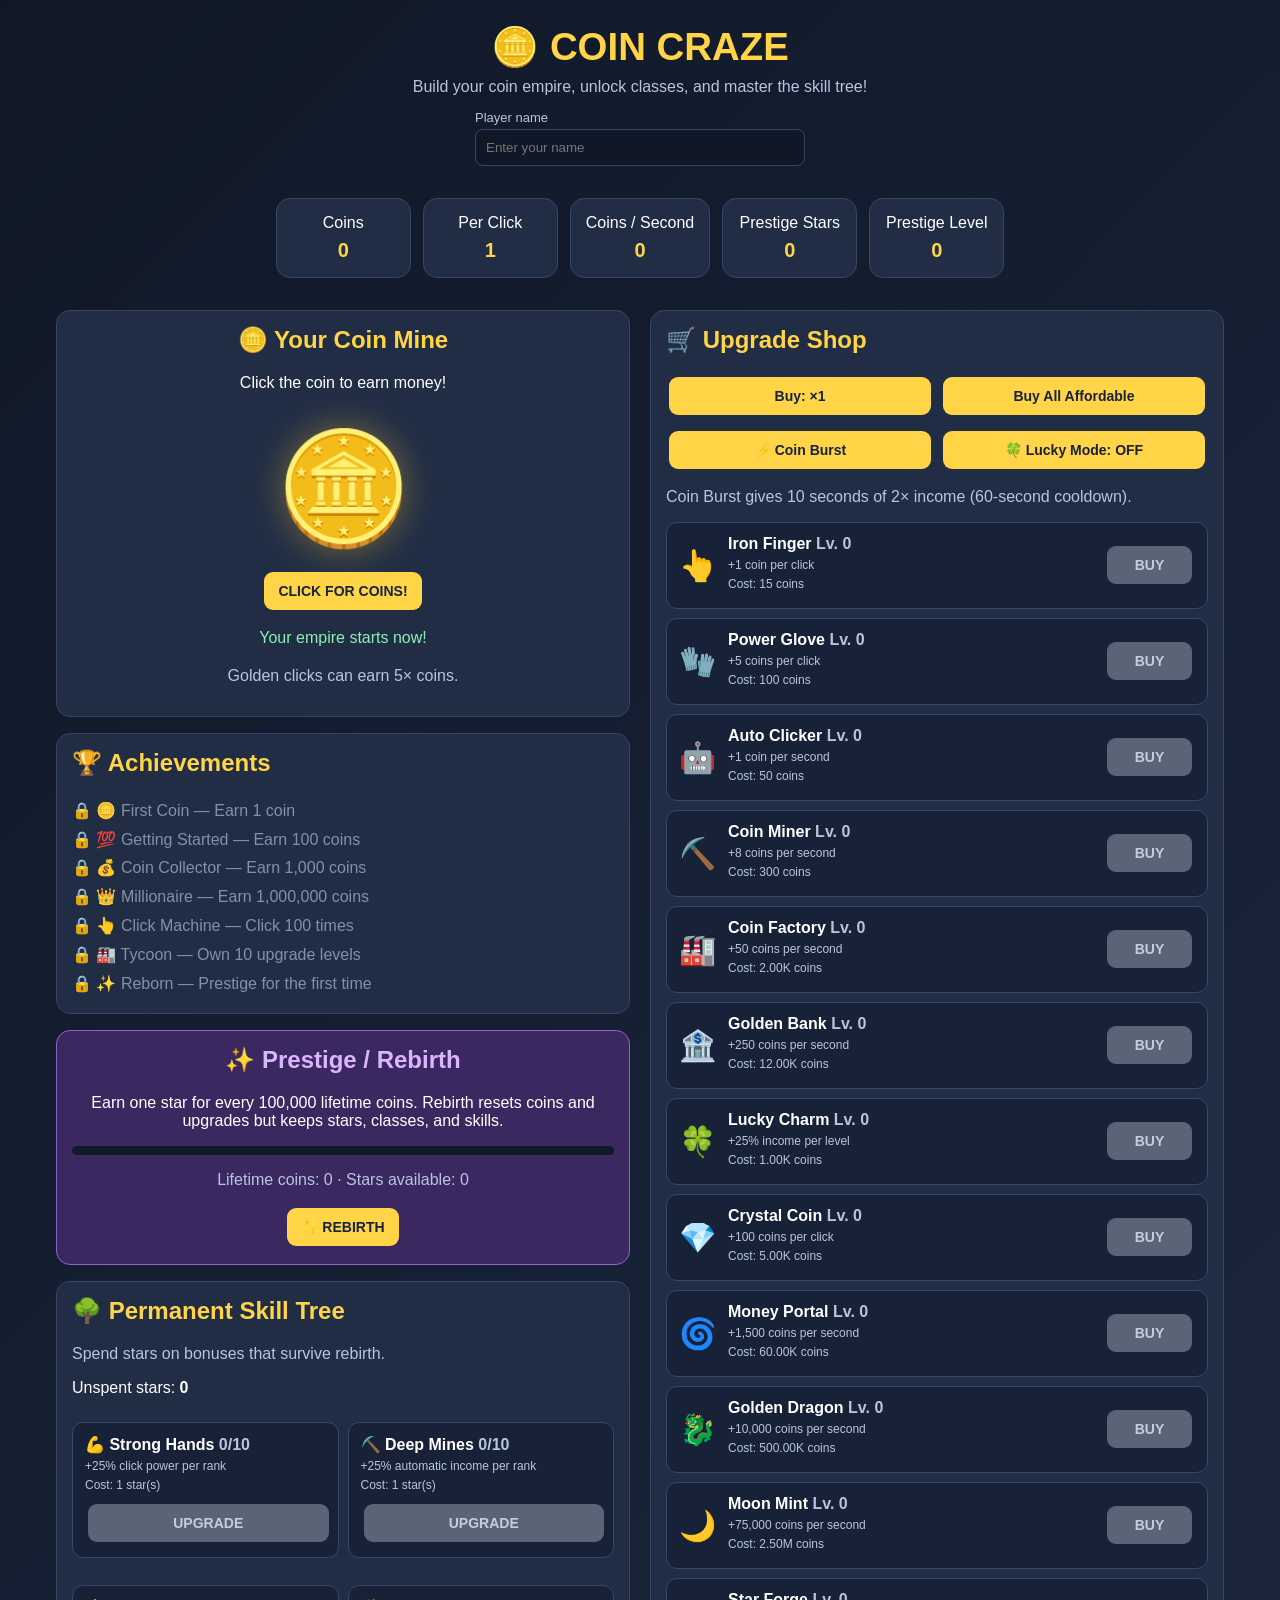
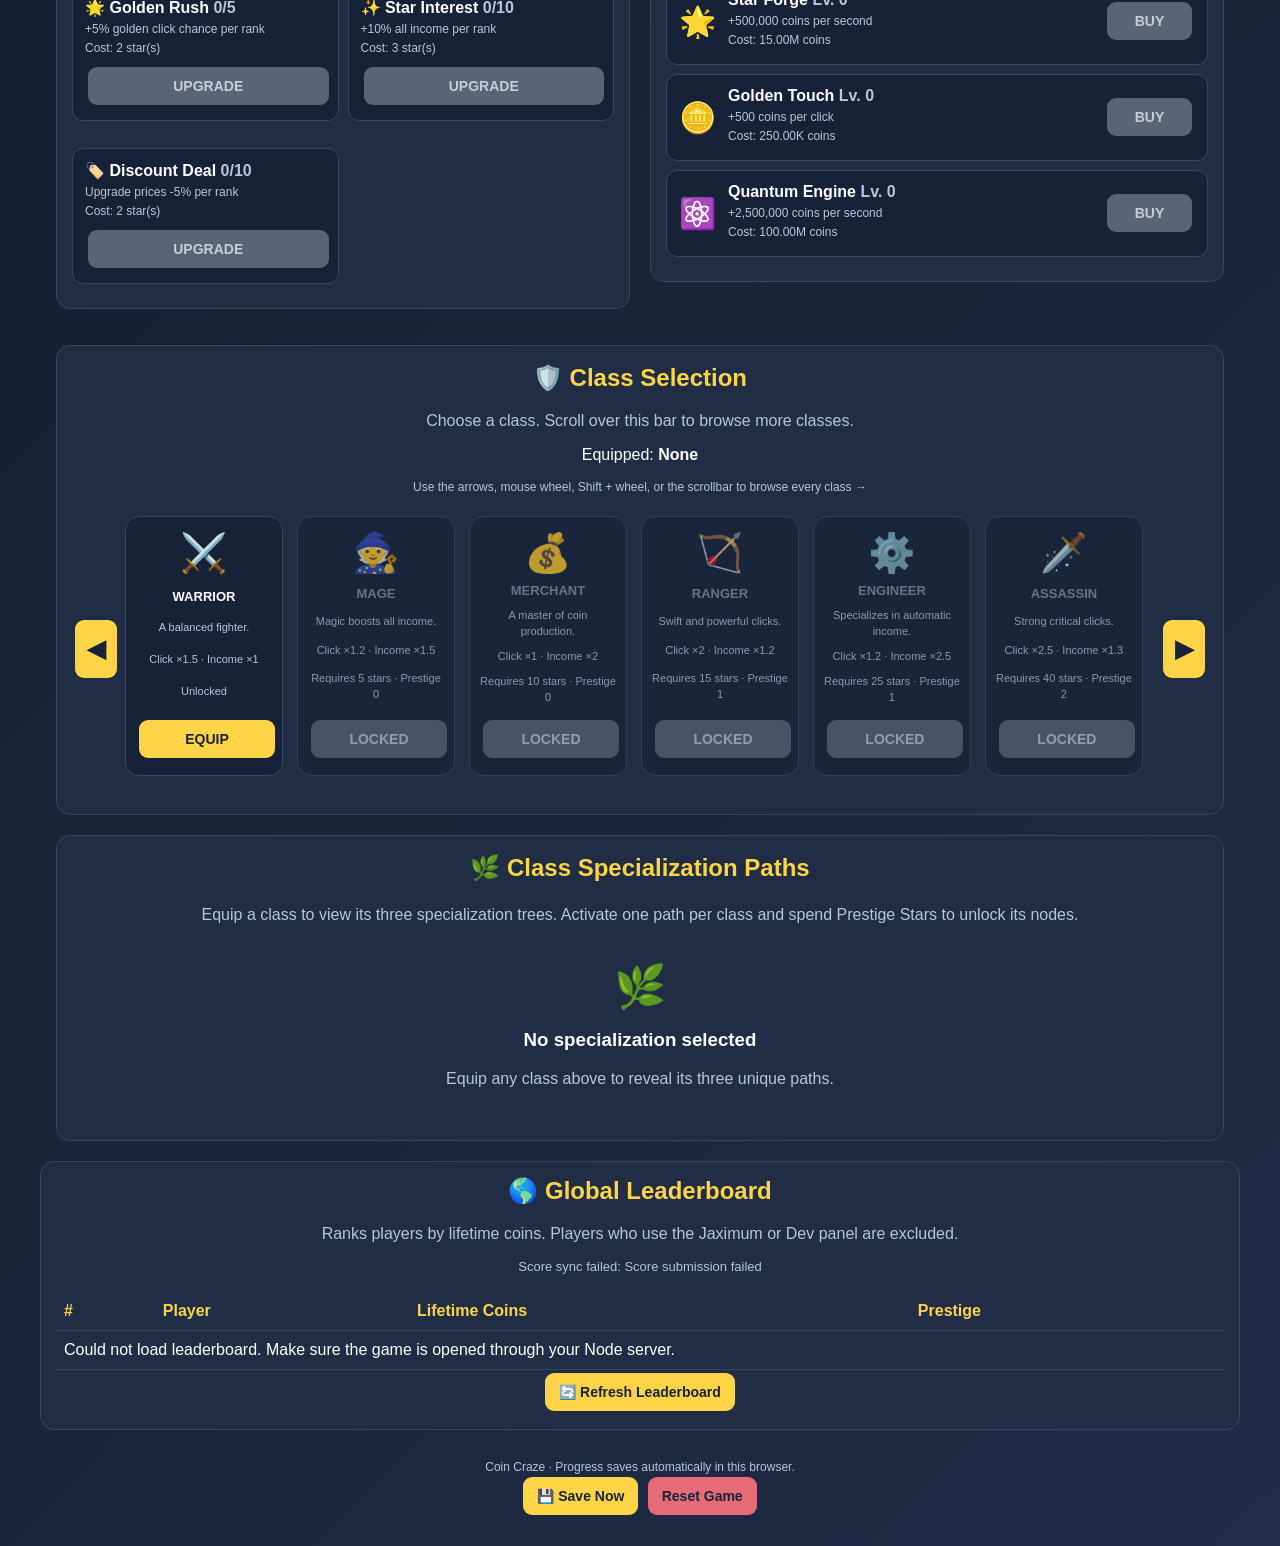
==== index.html @ 72d74d21 "Add files via upload" ====
<!DOCTYPE html>
<html lang="en">
<head>
<meta charset="UTF-8">
<meta name="viewport" content="width=device-width, initial-scale=1.0">
<title>Coin Craze</title>
<style>
*{box-sizing:border-box}
:root{--bg:#101827;--panel:#202d45;--card:#172238;--border:#354666;--accent:#ffd447;--text:#fff;--muted:#b7c5df}
body{margin:0;font-family:Arial,sans-serif;background:linear-gradient(135deg,var(--bg),#202c48);color:var(--text);text-align:center;min-height:100vh}
header{padding:24px 12px 10px}
h1{color:var(--accent);margin:0 0 8px;font-size:2.4rem}
.subtitle,.small{color:var(--muted)}
.stats{display:flex;justify-content:center;flex-wrap:wrap;gap:12px;padding:12px}
.stat,.panel{background:var(--panel);border:1px solid var(--border);border-radius:14px;padding:15px}
.stat{min-width:135px}
.stat strong{display:block;color:var(--accent);font-size:1.25rem;margin-top:7px;overflow-wrap:anywhere}
main{display:grid;grid-template-columns:minmax(260px,1fr) minmax(280px,1fr);gap:20px;max-width:1200px;margin:20px auto;padding:0 16px;text-align:left}
.panel{margin-bottom:16px}
.panel h2{margin-top:0;color:var(--accent)}
.center{text-align:center}
#coin{font-size:110px;cursor:pointer;user-select:none;display:inline-block;margin:16px 0;filter:drop-shadow(0 0 18px #ffc92866)}
#coin:active{transform:scale(.88) rotate(-10deg)}
button{background:var(--accent);color:#192238;border:0;border-radius:9px;padding:11px 14px;font-size:14px;font-weight:bold;cursor:pointer;transition:.15s;margin:3px}
button:hover{filter:brightness(1.1);transform:translateY(-1px)}
button:disabled{background:#596477;color:#c6ccda;cursor:not-allowed;transform:none}
input,select{width:100%;padding:10px;border-radius:8px;border:1px solid var(--border);background:#101827;color:var(--text);margin:4px 0 10px}
label{display:block;text-align:left;font-size:13px;color:var(--muted);margin-top:7px}
.upgrade,.class-card,.tree-node{background:var(--card);border:1px solid var(--border);border-radius:11px;padding:12px;margin:9px 0}
.upgrade{display:flex;gap:12px;align-items:center}
.emoji{font-size:30px}
.info{flex:1;min-width:0}
.info h3,.class-card h3,.tree-node h3{margin:0 0 5px;font-size:16px}
.info p,.class-card p,.tree-node p{font-size:12px;color:var(--muted);margin:5px 0}
.upgrade button{min-width:85px}
.button-row{display:flex;flex-wrap:wrap;justify-content:center;gap:6px;margin:10px 0}
.button-row button{flex:1 1 125px}
.grid{display:grid;grid-template-columns:repeat(auto-fit,minmax(180px,1fr));gap:9px}
.class-card{margin:0;text-align:center}
.class-card.selected{border:2px solid #8ef0b0;background:#17352f}
.class-card.locked{opacity:.7}
.class-icon{font-size:35px}
.class-card button,.tree-node button{width:100%;margin-top:7px}
.tree-node.owned{border-color:#8ef0b0;background:#17352f}
.rebirth{background:#3c2861;border-color:#8f63c7}
.rebirth h2{color:#d9b6ff}
#message{min-height:22px;color:#8ef0b0}
#achievements{line-height:1.8}
.locked{color:#8490a8}
.unlocked{color:#8ef0b0}
.progress-track{height:9px;background:#111a2b;border-radius:8px;overflow:hidden;margin:10px 0}
.progress-fill{height:100%;background:linear-gradient(90deg,#ffd447,#d9b6ff)}
.hidden{display:none!important}
#jaximumPanel{border:3px solid #1685ff;background:#eaf5ff;color:#102b50}
#jaximumPanel h2,#jaximumPanel h3{color:#1269cc}
#jaximumPanel p,#jaximumPanel label{color:#244b78}
#jaximumPanel input,#jaximumPanel select{background:#fff;color:#102b50;border-color:#80bdff}
#jaximumPanel .admin-section{background:#fff;border:1px solid #9bcfff;border-radius:10px;padding:12px;margin:10px 0}
.admin-grid{display:grid;grid-template-columns:repeat(auto-fit,minmax(150px,1fr));gap:8px}
body.jaximum-theme{background:linear-gradient(135deg,#d9edff,#fff,#a9d5ff);color:#102b50;--bg:#d9edff;--panel:#fff;--card:#edf6ff;--border:#5ba7ff;--accent:#1677e8;--text:#102b50;--muted:#31577f}
body.jaximum-theme .subtitle,body.jaximum-theme .small{color:#31577f}
body.jaximum-theme .stat strong,body.jaximum-theme .panel h2{color:#1677e8}
body.jaximum-theme button{background:#1677e8;color:white}
body.jaximum-theme .rebirth{background:#e7f2ff;border-color:#5ba7ff}
body.jaximum-theme .class-card.selected,body.jaximum-theme .tree-node.owned{background:#d6ebff;border-color:#1677e8}
footer{padding:10px 12px 28px;color:var(--muted);font-size:12px}
#alchemyPage{max-width:1150px;margin:22px auto;padding:20px;text-align:left;background:linear-gradient(145deg,#172c2c,#202d45);border:2px solid #69d9b2}
#alchemyPage h2{color:#8ef0c4}
#alchemyPage .alchemy-intro{text-align:center;color:var(--muted)}
#alchemyPage .potion-grid{display:grid;grid-template-columns:repeat(auto-fit,minmax(220px,1fr));gap:14px;margin-top:18px}
#alchemyPage .potion-card{background:#102323;border:1px solid #397f70;border-radius:14px;padding:16px;text-align:center;display:flex;flex-direction:column;align-items:stretch;gap:7px}
#alchemyPage .potion-icon{font-size:46px}
#alchemyPage .potion-card h3{margin:0;color:#8ef0c4}
#alchemyPage .potion-card p{color:#c5e5dc;font-size:13px;line-height:1.45;margin:4px 0}
#alchemyPage .potion-card button{margin-top:auto;background:#8ef0c4;color:#12312a}
#alchemyPage .potion-card button:disabled{background:#526c65;color:#d2e2dc}
#alchemyPage .potion-owned{border-color:#8ef0c4;box-shadow:0 0 14px #8ef0c422}
#alchemyPage .potion-owned .owned-label{color:#8ef0c4;font-weight:bold}
#openAlchemyButton{background:linear-gradient(135deg,#1d805e,#39c99a);color:#071f19;font-size:16px;padding:14px 20px}
#alchemyEffects{background:#102323;border:1px solid #397f70;border-radius:10px;padding:12px;line-height:1.8}
@media(max-width:700px){#alchemyPage{margin:12px;padding:12px}#alchemyPage .potion-grid{grid-template-columns:1fr}}
#classPanel{width:calc(100% - 32px);max-width:1168px;margin:20px auto;padding:18px}
#classPanel h2,#classPanel>p{text-align:center}
#classScroller{display:flex;align-items:center;gap:8px}
#classScroller .class-nav{flex:0 0 42px;height:58px;font-size:24px;padding:6px;margin:0}
#classes{display:flex;flex:1 1 auto;min-width:0;flex-wrap:nowrap;gap:14px;overflow-x:auto;overflow-y:hidden;padding:14px 6px 20px;scroll-snap-type:x mandatory;scrollbar-width:auto;scrollbar-color:var(--accent) var(--card);scroll-behavior:smooth}
#classScrollHint{text-align:center;font-size:12px;color:var(--muted);margin:0 0 8px}
#classes::-webkit-scrollbar{height:12px}
#classes::-webkit-scrollbar-track{background:var(--card);border-radius:10px}
#classes::-webkit-scrollbar-thumb{background:var(--accent);border-radius:10px}
#classes .class-card{flex:0 0 calc((100% - 70px)/6);min-width:145px;min-height:205px;display:flex;flex-direction:column;justify-content:space-between;margin:0;padding:14px 10px;border-radius:14px;scroll-snap-align:start}
#classes .class-card:hover{transform:translateY(-5px);border-color:var(--accent)}
#classes .class-icon{font-size:38px;margin-bottom:8px}
#classes .class-card h3{font-size:13px;overflow-wrap:anywhere}
#classes .class-card p{font-size:11px;line-height:1.4}
#classes .class-card button{width:100%;margin-top:10px}
#classes .class-card.selected{border:2px solid #8ef0b0;box-shadow:0 0 14px #8ef0b033}
body.jaximum-theme #classes{scrollbar-color:#1677e8 #edf6ff}
@media(min-width:701px) and (max-width:950px){
 #classes .class-card{flex-basis:calc((100% - 42px)/4);min-width:135px}
}
@media(max-width:700px){
 main{grid-template-columns:1fr}
 h1{font-size:2rem}
 #coin{font-size:90px}
 .upgrade{flex-wrap:wrap}
 .upgrade button{flex:1}
 #classPanel{width:calc(100% - 20px);padding:12px}
 #classScroller{gap:4px}
 #classScroller .class-nav{flex-basis:32px;width:32px;font-size:18px}
 #classes .class-card{flex-basis:calc((100% - 14px)/2);min-width:145px;min-height:185px}
}
#specialPathsPanel{width:calc(100% - 32px);max-width:1168px;margin:20px auto;padding:18px}
#specialPathsPanel h2,#specialPathsPanel>.small{text-align:center}
.special-path-grid{display:grid;grid-template-columns:repeat(auto-fit,minmax(260px,1fr));gap:14px;margin-top:16px}
.special-path{background:linear-gradient(160deg,#1c2941,#111b2d);border:1px solid #405779;border-radius:14px;padding:14px;min-width:0}
.special-path.active{border:2px solid #8ef0b0;box-shadow:0 0 16px #8ef0b022}
.special-path h3{margin:0 0 5px;color:var(--accent)}
.special-path .path-desc{font-size:12px;color:var(--muted);min-height:30px}
.path-tree{display:flex;flex-direction:column;align-items:stretch;gap:0;margin:12px 0}
.path-node{position:relative;background:#101827;border:1px solid #354666;border-radius:10px;padding:10px;text-align:left}
.path-node:not(:last-child){margin-bottom:18px}
.path-node:not(:last-child):after{content:"▼";position:absolute;left:calc(50% - 7px);bottom:-19px;color:#7c8ba8;font-size:13px}
.path-node.owned{background:#17352f;border-color:#8ef0b0}
.path-node h4{margin:0 0 4px;font-size:13px}
.path-node p{margin:0;color:var(--muted);font-size:11px;line-height:1.4}
.path-node .node-status{display:block;margin-top:5px;color:#8ef0b0;font-size:11px;font-weight:bold}
.path-node button{width:100%;margin:8px 0 0;padding:8px;font-size:12px}
.special-path .path-actions{display:flex;gap:6px}
.special-path .path-actions button{flex:1}
#specialPathHint{line-height:1.6}
body.jaximum-theme .special-path{background:linear-gradient(160deg,#edf6ff,#dceeff)}
body.jaximum-theme .path-node{background:#fff}
body.jaximum-theme .path-node.owned{background:#d6ebff}
@media(max-width:700px){#specialPathsPanel{width:calc(100% - 20px);padding:12px}.special-path-grid{grid-template-columns:1fr}}
#globalLeaderboard{max-width:1200px;margin:20px auto}
#leaderboardStatus{font-size:13px;color:var(--muted);min-height:20px}
#leaderboardTable{width:100%;border-collapse:collapse;text-align:left}
#leaderboardTable th,#leaderboardTable td{padding:10px 8px;border-bottom:1px solid var(--border);overflow-wrap:anywhere}
#leaderboardTable th{color:var(--accent)}
#leaderboardTable tr.me{background:#ffffff12}
.leaderboard-wrap{overflow-x:auto}
</style>
</head>
<body>
<header>
<h1>🪙 COIN CRAZE</h1>
<div class="subtitle">Build your coin empire, unlock classes, and master the skill tree!</div>
<div style="max-width:330px;margin:14px auto 0">
<label for="playerName">Player name</label>
<input id="playerName" placeholder="Enter your name" maxlength="24">
</div>
</header>

<div class="stats">
<div class="stat">Coins<strong id="coins">0</strong></div>
<div class="stat">Per Click<strong id="power">1</strong></div>
<div class="stat">Coins / Second<strong id="cps">0</strong></div>
<div class="stat">Prestige Stars<strong id="stars">0</strong></div>
<div class="stat">Prestige Level<strong id="prestige">0</strong></div>
</div>

<main id="mainGame">
<section>
<div class="panel center">
<h2>🪙 Your Coin Mine</h2>
<p>Click the coin to earn money!</p>
<div id="coin" role="button" tabindex="0">🪙</div>
<div><button id="clickButton">CLICK FOR COINS!</button></div>
<p id="message">Your empire starts now!</p>
<p class="small">Golden clicks can earn 5× coins.</p>
</div>
<div class="panel"><h2>🏆 Achievements</h2><div id="achievements"></div></div>
<div class="panel rebirth center">
<h2>✨ Prestige / Rebirth</h2>
<p>Earn one star for every 100,000 lifetime coins. Rebirth resets coins and upgrades but keeps stars, classes, and skills.</p>
<div class="progress-track"><div id="rebirthProgress" class="progress-fill"></div></div>
<p id="rebirthInfo" class="small"></p>
<button id="rebirthButton">✨ REBIRTH</button>
</div>
<div class="panel">
<h2>🌳 Permanent Skill Tree</h2>
<p class="small">Spend stars on bonuses that survive rebirth.</p>
<p>Unspent stars: <strong id="treeStars">0</strong></p>
<div id="skillTree" class="grid"></div>
</div>
</section>

<section>
<div class="panel">
<h2>🛒 Upgrade Shop</h2>
<div class="button-row">
<button id="buyModeButton">Buy: ×1</button>
<button id="buyAllButton">Buy All Affordable</button>
</div>
<div class="button-row">
<button id="burstButton">⚡ Coin Burst</button>
<button id="luckyButton">🍀 Lucky Mode: OFF</button>
</div>
<p id="boostInfo" class="small"></p>
<div id="upgrades"></div>
</div>
</section>
</main>

<div id="alchemyPortal" class="panel center hidden" style="max-width:1200px;margin:20px auto">
<h2>⚗️ Alchemist's Portal</h2>
<p>Your Alchemist class unlocks a special potion laboratory. Brew potions for permanent upgrades!</p>
<button id="openAlchemyButton">⚗️ ENTER POTION LAB</button>
</div>

<section id="alchemyPage" class="panel hidden" aria-label="Alchemist potion laboratory">
<div class="center">
<h2>⚗️ THE ALCHEMY LABORATORY</h2>
<p class="alchemy-intro">Welcome, Alchemist! Spend coins to brew powerful potions. Each recipe can be crafted once, and its bonus is permanent—even after rebirth.</p>
<p>Available coins: <strong id="alchemyCoins">0</strong></p>
</div>
<div id="alchemyEffects"><strong>🧪 Permanent potion effects</strong><div id="alchemyEffectList">No potions brewed yet.</div></div>
<div id="potionGrid" class="potion-grid"></div>
<div class="center" style="margin-top:20px"><button id="leaveAlchemyButton">← RETURN TO COIN CRAZE</button></div>
</section>

<section class="panel" id="classPanel">
<h2>🛡️ Class Selection</h2>
<p class="small">Choose a class. Scroll over this bar to browse more classes.</p>
<p>Equipped: <strong id="equippedClass">None</strong></p>
<div id="classScrollHint">Use the arrows, mouse wheel, Shift + wheel, or the scrollbar to browse every class →</div>
<div id="classScroller">
<button class="class-nav" id="classPrev" aria-label="Scroll classes left">◀</button>
<div id="classes"></div>
<button class="class-nav" id="classNext" aria-label="Scroll classes right">▶</button>
</div>
</section>

<section class="panel" id="specialPathsPanel">
<h2>🌿 Class Specialization Paths</h2>
<p class="small" id="specialPathHint">Equip a class to view its three specialization trees. Activate one path per class and spend Prestige Stars to unlock its nodes.</p>
<div id="specialPathsContent"></div>
</section>

<section id="globalLeaderboard" class="panel">
<h2>🌎 Global Leaderboard</h2>
<p class="small">Ranks players by lifetime coins. Players who use the Jaximum or Dev panel are excluded.</p>
<p id="leaderboardStatus">Connecting to leaderboard server...</p>
<div class="leaderboard-wrap">
<table id="leaderboardTable">
<thead><tr><th>#</th><th>Player</th><th>Lifetime Coins</th><th>Prestige</th></tr></thead>
<tbody id="leaderboardRows"><tr><td colspan="4">Loading leaderboard...</td></tr></tbody>
</table>
</div>
<button id="refreshLeaderboardButton" type="button">🔄 Refresh Leaderboard</button>
</section>

<section id="jaximumPanel" class="panel hidden" style="max-width:1200px;margin:20px auto">
<h2>🎮 JAXIMUM CONTROL CENTER</h2>
<p>Secret controls are available while your player name is <b>jaximum</b>.</p>
<div class="admin-section">
<h3>💰 Set Player Stats</h3>
<div class="admin-grid">
<div><label for="adminCoins">Current coins</label><input id="adminCoins" type="number" min="0"></div>
<div><label for="adminLifetime">Lifetime coins</label><input id="adminLifetime" type="number" min="0"></div>
<div><label for="adminClicks">Total clicks</label><input id="adminClicks" type="number" min="0"></div>
<div><label for="adminStars">Unspent stars</label><input id="adminStars" type="number" min="0"></div>
<div><label for="adminTotalStars">Total stars earned</label><input id="adminTotalStars" type="number" min="0"></div>
<div><label for="adminPrestige">Prestige level</label><input id="adminPrestige" type="number" min="0"></div>
</div>
<button id="applyStatsButton">Apply Player Stats</button>
<button id="maxStatsButton">Set Stats to Huge Values</button>
</div>
<div class="admin-section">
<h3>🛠️ Edit Any Upgrade</h3>
<label for="adminUpgrade">Choose upgrade</label><select id="adminUpgrade"></select>
<div class="admin-grid">
<div><label for="adminLevel">Upgrade level</label><input id="adminLevel" type="number" min="0"></div>
<div><label for="adminAmount">Amount per level</label><input id="adminAmount" type="number" min="0"></div>
<div><label for="adminBase">Base price</label><input id="adminBase" type="number" min="0"></div>
</div>
<button id="applyUpgradeButton">Apply Upgrade Settings</button>
<button id="maxUpgradeButton">Max Selected Upgrade</button>
<button id="maxAllUpgradesButton">Max All Upgrades</button>
</div>
<div class="admin-section">
<h3>🌟 Class and Skill Controls</h3>
<div class="admin-grid">
<div><label for="adminClass">Choose class</label><select id="adminClass"></select></div>
<div><label for="adminSkill">Choose skill</label><select id="adminSkill"></select></div>
<div><label for="adminSkillRank">Skill rank</label><input id="adminSkillRank" type="number" min="0"></div>
</div>
<button id="unlockClassesButton">Unlock All Classes</button>
<button id="equipAdminClassButton">Equip Selected Class</button>
<button id="applySkillButton">Set Skill Rank</button>
</div>
<div class="admin-section">
<h3>⚡ Quick Actions</h3>
<button id="adminAddCoins">Add 1 Billion Coins</button>
<button id="adminAddStars">Add 1,000 Stars</button>
<button id="adminSave">Save Now</button>
</div>
<p id="adminStatus"></p>
</section>

<footer>
Coin Craze · Progress saves automatically in this browser.<br>
<button id="saveButton">💾 Save Now</button>
<button id="resetButton" style="background:#e66b76">Reset Game</button>
</footer>

<script>
"use strict";
const $=id=>document.getElementById(id);

const upgradeData=[
{id:"finger",name:"Iron Finger",emoji:"👆",desc:"+1 coin per click",base:15,type:"click",amount:1},
{id:"glove",name:"Power Glove",emoji:"🧤",desc:"+5 coins per click",base:100,type:"click",amount:5},
{id:"robot",name:"Auto Clicker",emoji:"🤖",desc:"+1 coin per second",base:50,type:"auto",amount:1},
{id:"miner",name:"Coin Miner",emoji:"⛏️",desc:"+8 coins per second",base:300,type:"auto",amount:8},
{id:"factory",name:"Coin Factory",emoji:"🏭",desc:"+50 coins per second",base:2000,type:"auto",amount:50},
{id:"bank",name:"Golden Bank",emoji:"🏦",desc:"+250 coins per second",base:12000,type:"auto",amount:250},
{id:"multiplier",name:"Lucky Charm",emoji:"🍀",desc:"+25% income per level",base:1000,type:"mult",amount:.25},
{id:"crystal",name:"Crystal Coin",emoji:"💎",desc:"+100 coins per click",base:5000,type:"click",amount:100},
{id:"portal",name:"Money Portal",emoji:"🌀",desc:"+1,500 coins per second",base:60000,type:"auto",amount:1500},
{id:"dragon",name:"Golden Dragon",emoji:"🐉",desc:"+10,000 coins per second",base:500000,type:"auto",amount:10000},
{id:"moon",name:"Moon Mint",emoji:"🌙",desc:"+75,000 coins per second",base:2500000,type:"auto",amount:75000},
{id:"starforge",name:"Star Forge",emoji:"🌟",desc:"+500,000 coins per second",base:15000000,type:"auto",amount:500000},
{id:"goldenTouch",name:"Golden Touch",emoji:"🪙",desc:"+500 coins per click",base:250000,type:"click",amount:500},
{id:"quantum",name:"Quantum Engine",emoji:"⚛️",desc:"+2,500,000 coins per second",base:100000000,type:"auto",amount:2500000}
];

const classData=[
{id:"warrior",name:"WARRIOR",icon:"⚔️",stars:0,prestige:0,desc:"A balanced fighter.",click:1.5,income:1},
{id:"mage",name:"MAGE",icon:"🧙",stars:5,prestige:0,desc:"Magic boosts all income.",click:1.2,income:1.5},
{id:"merchant",name:"MERCHANT",icon:"💰",stars:10,prestige:0,desc:"A master of coin production.",click:1,income:2},
{id:"ranger",name:"RANGER",icon:"🏹",stars:15,prestige:1,desc:"Swift and powerful clicks.",click:2,income:1.2},
{id:"engineer",name:"ENGINEER",icon:"⚙️",stars:25,prestige:1,desc:"Specializes in automatic income.",click:1.2,income:2.5},
{id:"assassin",name:"ASSASSIN",icon:"🗡️",stars:40,prestige:2,desc:"Strong critical clicks.",click:2.5,income:1.3},
{id:"necromancer",name:"NECROMANCER",icon:"💀",stars:60,prestige:3,desc:"Dark magic boosts production.",click:2,income:2},
{id:"paladin",name:"PALADIN",icon:"🛡️",stars:100,prestige:4,desc:"A powerful all-round class.",click:2.5,income:2.5},
{id:"chronomancer",name:"CHRONOMANCER",icon:"⌛",stars:150,prestige:5,desc:"Bends time to improve income.",click:3,income:3},
{id:"dragonknight",name:"DRAGON KNIGHT",icon:"🐉",stars:250,prestige:6,desc:"Draconic production bonuses.",click:4,income:3},
{id:"alchemist",name:"ALCHEMIST",icon:"⚗️",stars:400,prestige:7,desc:"Transforms clicks into wealth.",click:3.5,income:4},
{id:"celestial",name:"CELESTIAL",icon:"🌌",stars:700,prestige:9,desc:"Cosmic power multiplies everything.",click:5,income:5},
{id:"masterClicks",name:"MASTER OF CLICKS",icon:"👑",stars:1e30,prestige:12,clicks:1e30,desc:"The ultimate clicker class.",click:10,income:10},
{id:"gamer",name:"GAMER",icon:"🎮",stars:0,prestige:0,desc:"Secret class reserved for jaximum.",click:5,income:5,secret:true}
];

// Every class has three distinct specialization paths. Each path has three sequential nodes.
const specialPathCatalog={
warrior:[{id:"berserker",name:"Berserker",icon:"🔥",type:"click",desc:"Turn every click into a crushing strike."},{id:"warlord",name:"Warlord",icon:"👑",type:"all",desc:"Lead your empire with stronger overall income."},{id:"raider",name:"Raider",icon:"⚔️",type:"income",desc:"Build a steady stream of automatic coins."}],
mage:[{id:"archmage",name:"Archmage",icon:"🔮",type:"click",desc:"Amplify the power of your magical clicks."},{id:"summoner",name:"Summoner",icon:"🪄",type:"income",desc:"Summon helpers that generate coins over time."},{id:"astralSage",name:"Astral Sage",icon:"🌠",type:"all",desc:"Use cosmic knowledge to boost all income."}],
merchant:[{id:"tycoon",name:"Tycoon",icon:"💎",type:"all",desc:"Improve every part of your coin empire."},{id:"industrialist",name:"Industrialist",icon:"🏭",type:"income",desc:"Make automatic production more powerful."},{id:"broker",name:"Broker",icon:"📈",type:"discount",desc:"Negotiate lower prices on every upgrade."}],
ranger:[{id:"sharpshooter",name:"Sharpshooter",icon:"🎯",type:"click",desc:"Make every shot count for more coins."},{id:"beastmaster",name:"Beastmaster",icon:"🐺",type:"income",desc:"Your companions bring in coins automatically."},{id:"pathfinder",name:"Pathfinder",icon:"🧭",type:"all",desc:"Find efficient routes to greater wealth."}],
engineer:[{id:"inventor",name:"Inventor",icon:"🛠️",type:"click",desc:"Build gadgets that supercharge clicks."},{id:"factoryChief",name:"Factory Chief",icon:"🏗️",type:"income",desc:"Optimize your automated production lines."},{id:"overclocker",name:"Overclocker",icon:"⚡",type:"all",desc:"Push every machine and income source further."}],
assassin:[{id:"shadowblade",name:"Shadowblade",icon:"🌑",type:"click",desc:"Strike swiftly for more coins per click."},{id:"nightStalker",name:"Night Stalker",icon:"🌙",type:"income",desc:"Let your hidden network earn while you wait."},{id:"poisoner",name:"Poisoner",icon:"☠️",type:"all",desc:"Apply a lasting boost to all coin gains."}],
necromancer:[{id:"soulReaper",name:"Soul Reaper",icon:"💀",type:"click",desc:"Harvest extra coins with every click."},{id:"undeadLegion",name:"Undead Legion",icon:"🧟",type:"income",desc:"Raise a legion that produces coins endlessly."},{id:"lichLord",name:"Lich Lord",icon:"🕯️",type:"all",desc:"Master dark magic to boost every income source."}],
paladin:[{id:"holyAvenger",name:"Holy Avenger",icon:"✨",type:"click",desc:"Channel holy power into stronger clicks."},{id:"guardian",name:"Guardian",icon:"🛡️",type:"income",desc:"Protect a steady flow of automatic income."},{id:"saint",name:"Saint",icon:"🌟",type:"all",desc:"Bless all your coin gains."}],
chronomancer:[{id:"timeStriker",name:"Time Striker",icon:"⏳",type:"click",desc:"Compress time into powerful clicks."},{id:"timeLoop",name:"Time Loop",icon:"🔁",type:"income",desc:"Repeat production cycles for automatic wealth."},{id:"timeLord",name:"Time Lord",icon:"⌛",type:"all",desc:"Bend every income source to your will."}],
dragonknight:[{id:"flameRider",name:"Flame Rider",icon:"🔥",type:"click",desc:"Infuse clicks with dragonfire."},{id:"dragonHoard",name:"Dragon Hoard",icon:"🐲",type:"income",desc:"Let your dragon's hoard grow by itself."},{id:"elderDrake",name:"Elder Drake",icon:"🐉",type:"all",desc:"Awaken ancient power to boost all income."}],
alchemist:[{id:"transmuter",name:"Transmuter",icon:"⚗️",type:"click",desc:"Transmute every click into greater value."},{id:"homunculusMaker",name:"Homunculus Maker",icon:"🧪",type:"income",desc:"Create helpers that generate coins over time."},{id:"grandAlchemist",name:"Grand Alchemist",icon:"🌟",type:"all",desc:"Perfect the formula for all income."}],
celestial:[{id:"starcaller",name:"Starcaller",icon:"🌠",type:"click",desc:"Call down stellar power with every click."},{id:"galaxyWeaver",name:"Galaxy Weaver",icon:"🌌",type:"income",desc:"Weave galaxies that produce endless wealth."},{id:"cosmicDeity",name:"Cosmic Deity",icon:"☄️",type:"all",desc:"Use cosmic might to increase every gain."}],
masterClicks:[{id:"clickTitan",name:"Click Titan",icon:"👆",type:"click",desc:"Reach the ultimate level of click power."},{id:"comboKing",name:"Combo King",icon:"👑",type:"income",desc:"Turn every combo into a passive coin engine."},{id:"omniClicker",name:"Omni Clicker",icon:"♾️",type:"all",desc:"Master clicks and passive income together."}],
gamer:[{id:"speedrunner",name:"Speedrunner",icon:"🏁",type:"click",desc:"Break records with faster, stronger clicks."},{id:"idleLegend",name:"Idle Legend",icon:"🎮",type:"income",desc:"Earn while the game runs on autopilot."},{id:"glitchMaster",name:"Glitch Master",icon:"🌀",type:"all",desc:"Bend the game rules to boost all gains."}]
};
const specialNodeCosts=[2,4,7];
function specialPathKey(classId,pathId){return classId+":"+pathId}
function specialPathNodes(path){
const values=path.type==="click"?[.10,.15,.20]:path.type==="income"?[.10,.15,.20]:path.type==="all"?[.07,.10,.13]:[.03,.04,.05];
return values.map((value,i)=>({name:["Novice","Adept","Master"][i],cost:specialNodeCosts[i],value}));
}
function activeSpecialPath(){
const c=selectedClass();if(!c)return null;
const pathId=(state.activeSpecialPaths||{})[c.id];
return(specialPathCatalog[c.id]||[]).find(p=>p.id===pathId)||null;
}
function specialPathRank(path){return Number((state.specialPaths||{})[specialPathKey(state.playerClass,path.id)]||0)}
function specialPathBonus(kind){
const path=activeSpecialPath();if(!path)return 0;
const rank=specialPathRank(path);let total=0;
for(let i=0;i<rank;i++){
const node=specialPathNodes(path)[i];
if(path.type===kind)total+=node.value;
}
return total;
}

const skillData=[
{id:"strongHands",name:"💪 Strong Hands",desc:"+25% click power per rank",cost:1,max:10},
{id:"deepMines",name:"⛏️ Deep Mines",desc:"+25% automatic income per rank",cost:1,max:10},
{id:"goldRush",name:"🌟 Golden Rush",desc:"+5% golden click chance per rank",cost:2,max:5},
{id:"starInterest",name:"✨ Star Interest",desc:"+10% all income per rank",cost:3,max:10},
{id:"cheapShop",name:"🏷️ Discount Deal",desc:"Upgrade prices -5% per rank",cost:2,max:10}
];
const achievementData=[
{id:"first",text:"🪙 First Coin — Earn 1 coin",test:s=>s.lifetime>=1},
{id:"hundred",text:"💯 Getting Started — Earn 100 coins",test:s=>s.lifetime>=100},
{id:"thousand",text:"💰 Coin Collector — Earn 1,000 coins",test:s=>s.lifetime>=1000},
{id:"million",text:"👑 Millionaire — Earn 1,000,000 coins",test:s=>s.lifetime>=1e6},
{id:"clicks",text:"👆 Click Machine — Click 100 times",test:s=>s.clicks>=100},
{id:"builder",text:"🏭 Tycoon — Own 10 upgrade levels",test:s=>totalLevels()>=10},
{id:"prestige",text:"✨ Reborn — Prestige for the first time",test:s=>s.prestigeCount>=1}
];
function freshState(){return{coins:0,lifetime:0,clicks:0,stars:0,totalStars:0,prestigeCount:0,levels:{},achievements:[],tree:{},playerClass:"",unlockedClasses:[],potions:[],specialPaths:{},activeSpecialPaths:{},dailyClaimDay:"",luckyMode:false,burstUntil:0,burstReadyAt:0}}
let state=freshState(),buyAmount=1;
let currentPage="main";
const potionData=[
{id:"might",name:"Potion of Might",icon:"💪",desc:"Permanently increases coin-click power by 25%.",cost:50000,effect:"+25% click power",click:1.25},
{id:"prosperity",name:"Potion of Prosperity",icon:"💰",desc:"Permanently increases automatic coin income by 25%.",cost:125000,effect:"+25% automatic income",income:1.25},
{id:"fortune",name:"Potion of Fortune",icon:"🍀",desc:"Permanently increases your chance of a golden click by 5 percentage points.",cost:250000,effect:"+5% golden click chance",crit:.05},
{id:"discount",name:"Potion of Frugality",icon:"🏷️",desc:"Permanently makes every upgrade 10% cheaper.",cost:500000,effect:"10% cheaper upgrades",discount:.10},
{id:"alchemy",name:"Grand Alchemist's Elixir",icon:"🌟",desc:"A rare brew that permanently increases both click power and automatic income by 50%.",cost:2000000,effect:"+50% click power and automatic income",click:1.5,income:1.5}
];
const playerNameInput=$("playerName");
function isJaximum(){return playerNameInput.value.trim().toLowerCase()==="jaximum"}
function hasAdminAccess(){const n=playerNameInput.value.trim().toLowerCase();return n==="jaximum"||n==="dev"}

// Persistent player ID used by the modern leaderboard server.
function getPlayerID(){
 let id="";
 try{id=localStorage.getItem("coinCrazePlayerID")||""}catch(e){}
 if(!/^CC-[A-F0-9]{8}$/.test(id)){
  let randomID;
  if(window.crypto&&typeof window.crypto.getRandomValues==="function"){
   randomID=Array.from(window.crypto.getRandomValues(new Uint8Array(4)),b=>b.toString(16).padStart(2,"0")).join("").toUpperCase();
  }else{randomID=Math.random().toString(16).slice(2,10).toUpperCase().padEnd(8,"0")}
  id="CC-"+randomID;
  try{localStorage.setItem("coinCrazePlayerID",id)}catch(e){}
 }
 return id;
}
function markPanelUsed(panel){
 const key=panel==="jaximum"?"coinCrazeUsedJaximumPanel":"coinCrazeUsedDevPanel";
 try{localStorage.setItem(key,"true")}catch(e){}
 displayPlayerID();
}
function displayPlayerID(){
 const id=getPlayerID();
 let usedJaximum=false,usedDev=false;
 try{
  usedJaximum=localStorage.getItem("coinCrazeUsedJaximumPanel")==="true";
  usedDev=localStorage.getItem("coinCrazeUsedDevPanel")==="true";
 }catch(e){}
 const suffixes=[];
 if(usedJaximum)suffixes.push("JAXIMUM");
 if(usedDev)suffixes.push("DEV");
 const fullID=id+(suffixes.length?"-"+suffixes.join("-"):"");
 const idElement=$("playerID"),statusElement=$("playerIDStatus");
 if(idElement)idElement.textContent=fullID;
 if(statusElement){
  if(usedJaximum&&usedDev)statusElement.textContent="⚠ JAXIMUM and DEV panels used";
  else if(usedJaximum)statusElement.textContent="⚠ JAXIMUM panel used";
  else if(usedDev)statusElement.textContent="⚠ DEV panel used";
  else statusElement.textContent="Standard player";
 }
 return fullID;
}

const LEADERBOARD_API_BASE = "";
let leaderboardRequestBusy = false;
let onlinePlayerId = "";
let onlineApiMode = "";

try {
  onlinePlayerId = localStorage.getItem("coinCrazeOnlinePlayerId") || "";
} catch (e) {}

if (onlinePlayerId) {
  onlineApiMode = /^CC-[A-F0-9]{8}$/i.test(onlinePlayerId) ? "modern" : "legacy";
}

function panelUseFlags() {
  let usedJaximumPanel = false;
  let usedDevPanel = false;
  try {
    usedJaximumPanel = localStorage.getItem("coinCrazeUsedJaximumPanel") === "true";
    usedDevPanel = localStorage.getItem("coinCrazeUsedDevPanel") === "true";
  } catch (e) {}
  return {
    usedJaximumPanel,
    usedDevPanel,
    usedAdminPanel: usedJaximumPanel || usedDevPanel
  };
}

function leaderboardPlayerID() {
  return onlinePlayerId || getPlayerID();
}

function leaderboardFormat(value) {
  const n = Number(value || 0);
  if (!Number.isFinite(n)) return "∞";
  if (Math.abs(n) < 1000) return Math.floor(n).toLocaleString();
  const units = ["K", "M", "B", "T", "Qa", "Qi", "Sx", "Sp", "Oc", "No", "Dc"];
  let v = n, i = -1;
  while (Math.abs(v) >= 1000 && i < units.length - 1) { v /= 1000; i++; }
  return v.toFixed(2) + units[i];
}

async function ensureLeaderboardPlayer() {
  if (onlinePlayerId) return onlinePlayerId;

  const name = (playerNameInput.value.trim() || "Player").slice(0, 24);

  // Try the older registration endpoint first.
  try {
    const response = await fetch(LEADERBOARD_API_BASE + "/api/player/register", {
      method: "POST",
      headers: { "Content-Type": "application/json" },
      body: JSON.stringify({ name })
    });
    const result = await response.json().catch(() => ({}));
    const player = result.player || result;
    const id = player.id || result.id || player.playerId || result.playerId || "";
    if (response.ok && id) {
      onlinePlayerId = String(id);
      onlineApiMode = "legacy";
      localStorage.setItem("coinCrazeOnlinePlayerId", onlinePlayerId);
      return onlinePlayerId;
    }
  } catch (e) {
    // Fall back to the modern API format.
  }

  onlinePlayerId = getPlayerID();
  onlineApiMode = "modern";
  try { localStorage.setItem("coinCrazeOnlinePlayerId", onlinePlayerId); } catch (e) {}
  return onlinePlayerId;
}

function normalizeLeaderboardResponse(data) {
  if (Array.isArray(data)) return data;
  if (data && Array.isArray(data.players)) return data.players;
  if (data && Array.isArray(data.leaderboard)) return data.leaderboard;
  if (data && Array.isArray(data.data)) return data.data;
  return [];
}

async function refreshLeaderboard() {
  const status = $("leaderboardStatus");
  const rows = $("leaderboardRows");

  try {
    const response = await fetch(LEADERBOARD_API_BASE + "/api/leaderboard", { cache: "no-store" });
    if (!response.ok) throw new Error("Server returned " + response.status);

    const data = await response.json();
    const players = normalizeLeaderboardResponse(data);

    players.sort((a, b) =>
      Number(b.lifetimeCoins ?? b.lifetime ?? 0) - Number(a.lifetimeCoins ?? a.lifetime ?? 0)
    );

    rows.innerHTML = "";

    if (!players.length) {
      rows.innerHTML = '<tr><td colspan="4">No eligible scores yet. Be the first!</td></tr>';
    } else {
      players.slice(0, 50).forEach((player, index) => {
        const tr = document.createElement("tr");
        const id = player.playerId || player.id || "";
        if (id && id === leaderboardPlayerID()) tr.className = "me";

        const lifetime = player.lifetimeCoins ?? player.lifetime ?? player.score ?? 0;
        const prestige = player.prestige ?? player.prestigeCount ?? 0;

        [
          index + 1,
          player.name || "Player",
          leaderboardFormat(lifetime),
          Number(prestige || 0).toLocaleString()
        ].forEach(value => {
          const td = document.createElement("td");
          td.textContent = String(value);
          tr.appendChild(td);
        });

        rows.appendChild(tr);
      });
    }

    status.textContent =
      "Connected · Updated " + new Date().toLocaleTimeString() +
      " · " + players.length + " player(s)";
  } catch (error) {
    status.textContent = "Leaderboard connection failed: " + error.message;
    rows.innerHTML =
      '<tr><td colspan="4">Could not load leaderboard. Make sure the game is opened through your Node server.</td></tr>';
  }
}

async function submitLeaderboardScore() {
  if (leaderboardRequestBusy) return;
  leaderboardRequestBusy = true;

  try {
    const id = await ensureLeaderboardPlayer();
    const name = (playerNameInput.value.trim() || "Player").slice(0, 24);

    const response = await fetch(LEADERBOARD_API_BASE + "/api/score", {
      method: "POST",
      headers: { "Content-Type": "application/json" },
      body: JSON.stringify(onlineApiMode === "legacy" ? {
        id,
        name,
        lifetimeCoins: Math.floor(Math.max(0, Number(state.lifetime) || 0))
      } : {
        playerId: id,
        displayId: displayPlayerID(),
        name,
        lifetime: Math.floor(Math.max(0, Number(state.lifetime) || 0)),
        coins: Math.floor(Math.max(0, Number(state.coins) || 0)),
        stars: Math.floor(Math.max(0, Number(state.stars) || 0)),
        prestige: Math.floor(Math.max(0, Number(state.prestigeCount) || 0)),
        playerClass: String(state.playerClass || ""),
        ...panelUseFlags()
      })
    });

    const result = await response.json().catch(() => ({}));
    if (!response.ok) throw new Error(result.error || "Score submission failed");

    if (result.excluded) {
      $("leaderboardStatus").textContent =
        "This player ID is excluded because an admin panel was used.";
    } else {
      await refreshLeaderboard();
    }
  } catch (error) {
    $("leaderboardStatus").textContent = "Score sync failed: " + error.message;
  } finally {
    leaderboardRequestBusy = false;
  }
}

async function updateLeaderboardName() {
  const name = (playerNameInput.value.trim() || "Player").slice(0, 24);

  try { localStorage.setItem("coinCrazePlayerName", name); } catch (e) {}

  try {
    const id = await ensureLeaderboardPlayer();

    if (onlineApiMode === "legacy") {
      const response = await fetch(LEADERBOARD_API_BASE + "/api/player/name", {
        method: "POST",
        headers: { "Content-Type": "application/json" },
        body: JSON.stringify({ id, name })
      });

      const result = await response.json().catch(() => ({}));
      if (!response.ok) throw new Error(result.error || "Name update failed");
    }

    await submitLeaderboardScore();
  } catch (error) {
    $("leaderboardStatus").textContent = "Name/score sync failed: " + error.message;
  }
}

function safeNumber(v,min=0){const n=Number(v);return Number.isFinite(n)?Math.max(min,n):min}
function format(n){
if(!Number.isFinite(n))return"∞";
if(Math.abs(n)<1000)return Number(n.toFixed(1)).toLocaleString();
const units=["K","M","B","T","Qa","Qi","Sx","Sp","Oc","No","Dc"];let i=-1;
while(Math.abs(n)>=1000&&i<units.length-1){n/=1000;i++}
return n.toFixed(2)+units[i];
}
function level(id){return Number(state.levels[id]||0)}
function skillRank(id){return Number(state.tree[id]||0)}
function totalLevels(){return Object.values(state.levels).reduce((s,n)=>s+(Number(n)||0),0)}
function selectedClass(){return classData.find(c=>c.id===state.playerClass)||null}
function classUnlocked(c){
if(c.secret&&!isJaximum())return false;
return state.unlockedClasses.includes(c.id)||(state.stars>=c.stars&&state.prestigeCount>=c.prestige&&(!c.clicks||state.clicks>=c.clicks));
}
function refreshUnlockedClasses(){
for(const c of classData)if((!c.secret||isJaximum())&&classUnlocked(c)&&!state.unlockedClasses.includes(c.id))state.unlockedClasses.push(c.id);
if(!isJaximum()&&state.playerClass==="gamer")state.playerClass="";
}
function potionOwned(id){return (state.potions||[]).includes(id)}
function potionMultiplier(kind){return potionData.filter(p=>potionOwned(p.id)&&p[kind]).reduce((n,p)=>n*p[kind],1)}
function price(item){return Math.max(1,Math.floor(item.base*Math.pow(1.16,level(item.id))*Math.max(.25,1-skillRank("cheapShop")*.05-(potionOwned("discount")?.10:0)-specialPathBonus("discount"))))}
function multiplier(){
const c=selectedClass();
return(1+level("multiplier")*.25)*(1+state.stars*.25)*(1+skillRank("starInterest")*.10)*(Date.now()<state.burstUntil?2:1);
}
function clickPower(){
const c=selectedClass();let base=1;
for(const item of upgradeData)if(item.type==="click")base+=level(item.id)*item.amount;
return base*multiplier()*(1+skillRank("strongHands")*.25)*(1+specialPathBonus("click"))*(1+specialPathBonus("all"))*(c?c.click:1)*potionMultiplier("click");
}
function coinsPerSecond(){
let base=0;for(const item of upgradeData)if(item.type==="auto")base+=level(item.id)*item.amount;
const c=selectedClass();
return base*multiplier()*(1+skillRank("deepMines")*.25)*(1+specialPathBonus("income"))*(1+specialPathBonus("all"))*(c?c.income:1)*potionMultiplier("income");
}
function earn(n){if(Number.isFinite(n)&&n>=0){state.coins+=n;state.lifetime+=n}}
function showMessage(t){$("message").textContent=t}
function saveQuietly(){try{localStorage.setItem("coinCrazeAdvancedSave",JSON.stringify(state))}catch(e){}}
function saveGame(){saveQuietly();showMessage("Progress saved! 💾")}
function loadGame(){
try{
const saved=localStorage.getItem("coinCrazeAdvancedSave");
if(saved){state={...freshState(),...JSON.parse(saved)};state.levels=state.levels||{};state.tree=state.tree||{};state.achievements=state.achievements||[];state.unlockedClasses=state.unlockedClasses||[];state.potions=state.potions||[];state.specialPaths=state.specialPaths||{};state.activeSpecialPaths=state.activeSpecialPaths||{}}
}catch(e){}
}
function clickCoin(){
const chance=Math.min(.75,.05+skillRank("goldRush")*.05+(state.luckyMode?.10:0)+(potionOwned("fortune")?.05:0));
const critical=Math.random()<chance,amount=clickPower()*(critical?5:1);
earn(amount);state.clicks++;
showMessage(critical?"✨ GOLDEN CLICK! 5× coins!":`+${format(amount)} coins!`);
update();
}
function buyUpgrade(id,amount=buyAmount){
const item=upgradeData.find(u=>u.id===id);if(!item)return;
let bought=0;amount=Math.min(10000,Math.max(1,Math.floor(amount)));
for(let i=0;i<amount;i++){const cost=price(item);if(state.coins<cost)break;state.coins-=cost;state.levels[id]=level(id)+1;bought++}
if(bought)showMessage(`${item.name}: bought ${bought} level(s)!`);
update();saveQuietly();
}
function buyAllAffordable(){
let bought=0;
for(const item of upgradeData){let guard=0;while(state.coins>=price(item)&&guard<1000){state.coins-=price(item);state.levels[item.id]=level(item.id)+1;bought++;guard++}}
showMessage(bought?`Bought ${bought} upgrade levels!`:"Not enough coins for upgrades.");update();saveQuietly();
}
function buySkill(id){
const s=skillData.find(x=>x.id===id);if(!s)return;
const rank=skillRank(id);if(rank>=s.max||state.stars<s.cost)return;
state.stars-=s.cost;state.tree[id]=rank+1;showMessage(`${s.name} upgraded!`);update();saveQuietly();
}
function equipClass(id){
const c=classData.find(x=>x.id===id);if(!c||!classUnlocked(c))return;
state.playerClass=id;showMessage(`${c.name} equipped!`);if(id!=="alchemist"&&currentPage==="alchemy")showMainPage();update();saveQuietly();
}
function rebirth(){
const gain=Math.max(0,Math.floor(state.lifetime/100000)-state.totalStars);
if(gain<=0){showMessage("Earn more lifetime coins to gain a prestige star!");return}
if(!confirm(`Prestige for ${format(gain)} star(s)? Coins and upgrades reset, but stars, classes and skills remain.`))return;
state.stars+=gain;state.totalStars+=gain;state.prestigeCount++;state.coins=0;state.levels={};state.achievements=[];
showMessage(`Prestige complete! +${format(gain)} stars!`);update();saveQuietly();
}
function activateBurst(){
const now=Date.now();
if(now<state.burstReadyAt){showMessage(`Burst ready in ${Math.ceil((state.burstReadyAt-now)/1000)}s.`);return}
state.burstUntil=now+10000;state.burstReadyAt=now+60000;
showMessage("⚡ Coin Burst: 2× income for 10 seconds!");update();saveQuietly();
}
function checkAchievements(){
for(const a of achievementData)if(a.test(state)&&!state.achievements.includes(a.id)){state.achievements.push(a.id);showMessage("Achievement unlocked: "+a.text)}
}
function renderUpgrades(){
$("upgrades").innerHTML=upgradeData.map(item=>{
const cost=price(item),lv=level(item.id);
return`<div class="upgrade"><div class="emoji">${item.emoji}</div><div class="info"><h3>${item.name} <span class="small">Lv. ${format(lv)}</span></h3><p>${item.desc}</p><p>Cost: ${format(cost)} coins</p></div><button data-buy="${item.id}" ${state.coins<cost?"disabled":""}>BUY</button></div>`;
}).join("");
document.querySelectorAll("[data-buy]").forEach(b=>b.onclick=()=>buyUpgrade(b.dataset.buy));
}
function renderClasses(){
refreshUnlockedClasses();
const visible=classData.filter(c=>!c.secret||isJaximum());
$("classes").innerHTML=visible.map(c=>{
const owned=classUnlocked(c),selected=state.playerClass===c.id;
const req=c.secret?"Secret Jaximum class":`Requires ${format(c.stars)} stars · Prestige ${c.prestige}`+(c.clicks?` · ${format(c.clicks)} clicks`:"");
return`<div class="class-card ${selected?"selected":""} ${owned?"":"locked"}"><div class="class-icon">${c.icon}</div><h3>${c.name}</h3><p>${c.desc}</p><p>Click ×${format(c.click)} · Income ×${format(c.income)}</p><p>${owned?"Unlocked":req}</p><button data-class="${c.id}" ${owned?"":"disabled"}>${selected?"EQUIPPED":owned?"EQUIP":"LOCKED"}</button></div>`;
}).join("");
document.querySelectorAll("[data-class]").forEach(b=>b.onclick=()=>equipClass(b.dataset.class));
$("equippedClass").textContent=selectedClass()?selectedClass().name:"None";
}
function renderSkills(){
$("treeStars").textContent=format(state.stars);
$("skillTree").innerHTML=skillData.map(s=>{
const rank=skillRank(s.id),max=rank>=s.max,canBuy=!max&&state.stars>=s.cost;
return`<div class="tree-node ${rank?"owned":""}"><h3>${s.name} <span class="small">${rank}/${s.max}</span></h3><p>${s.desc}</p><p>Cost: ${s.cost} star(s)</p><button data-skill="${s.id}" ${canBuy?"":"disabled"}>${max?"MAXED":"UPGRADE"}</button></div>`;
}).join("");
document.querySelectorAll("[data-skill]").forEach(b=>b.onclick=()=>buySkill(b.dataset.skill));
}
function activateSpecialPath(pathId){
const c=selectedClass();if(!c)return;
const paths=specialPathCatalog[c.id]||[];const path=paths.find(p=>p.id===pathId);if(!path)return;
state.activeSpecialPaths=state.activeSpecialPaths||{};state.activeSpecialPaths[c.id]=path.id;
showMessage(`${path.name} path activated for ${c.name}!`);update();saveQuietly();
}
function buySpecialPathNode(pathId){
const c=selectedClass();if(!c)return;
const path=(specialPathCatalog[c.id]||[]).find(p=>p.id===pathId);if(!path)return;
const key=specialPathKey(c.id,path.id);state.specialPaths=state.specialPaths||{};
const rank=Number(state.specialPaths[key]||0);if(rank>=3){showMessage("This specialization path is fully unlocked!");return}
const node=specialPathNodes(path)[rank];if(state.stars<node.cost){showMessage(`You need ${node.cost} Prestige Stars for this node.`);return}
state.stars-=node.cost;state.specialPaths[key]=rank+1;
if(!state.activeSpecialPaths)state.activeSpecialPaths={};
if(!state.activeSpecialPaths[c.id])state.activeSpecialPaths[c.id]=path.id;
showMessage(`${path.name}: ${node.name} node unlocked!`);update();saveQuietly();
}
function renderSpecialPaths(){
const panel=$("specialPathsPanel"),content=$("specialPathsContent"),c=selectedClass();
if(!c||!(specialPathCatalog[c.id]||[]).length){
 panel.classList.remove("hidden");content.innerHTML='<div class="center" style="padding:18px"><div style="font-size:42px">🌿</div><h3>No specialization selected</h3><p class="small">Equip any class above to reveal its three unique paths.</p></div>';
 return;
}
const paths=specialPathCatalog[c.id]||[];const activeId=(state.activeSpecialPaths||{})[c.id]||"";
const unlockedNodes=Object.values(state.specialPaths||{}).reduce((sum,n)=>sum+(Number(n)||0),0);
$("specialPathHint").textContent=`${c.name}: choose a path, then unlock its nodes in order for permanent class-specific bonuses. Each class remembers its own active path. Total nodes unlocked: ${unlockedNodes}.`;
content.innerHTML=`<div class="special-path-grid">${paths.map(path=>{
const key=specialPathKey(c.id,path.id),rank=Number((state.specialPaths||{})[key]||0),active=activeId===path.id,nodes=specialPathNodes(path);
const typeLabel=path.type==="click"?"Click Power":path.type==="income"?"Automatic Income":path.type==="discount"?"Upgrade Discounts":"All Income";
const nodeHtml=nodes.map((node,i)=>{
const owned=rank>i,available=rank===i,bonus=path.type==="all"?`+${Math.round(node.value*100)}% click and automatic income`:path.type==="discount"?`${Math.round(node.value*100)}% lower upgrade prices`:`+${Math.round(node.value*100)}% ${path.type==="click"?"click power":"automatic income"}`;
return `<div class="path-node ${owned?"owned":""}"><h4>${owned?"✓ ":""}${i+1}. ${node.name}</h4><p>${bonus} · Cost: ${node.cost} Prestige Stars</p>${owned?'<span class="node-status">UNLOCKED</span>':available?`<button data-special-buy="${path.id}" ${state.stars>=node.cost?"":"disabled"}>Unlock Node · ${node.cost} ⭐</button>`:'<span class="node-status">🔒 Unlock previous node first</span>'}</div>`;
}).join("");
return `<article class="special-path ${active?"active":""}"><h3>${path.icon} ${path.name}</h3><p class="path-desc">${path.desc}</p><p class="small">Focus: <strong>${typeLabel}</strong> · Nodes: ${rank}/3</p><div class="path-tree">${nodeHtml}</div><div class="path-actions"><button data-special-activate="${path.id}" ${active?"disabled":""}>${active?"✓ ACTIVE PATH":"ACTIVATE PATH"}</button></div></article>`;
}).join("")}</div>`;
content.querySelectorAll("[data-special-activate]").forEach(b=>b.onclick=()=>activateSpecialPath(b.dataset.specialActivate));
content.querySelectorAll("[data-special-buy]").forEach(b=>b.onclick=()=>buySpecialPathNode(b.dataset.specialBuy));
}
function renderAchievements(){
$("achievements").innerHTML=achievementData.map(a=>{
const done=state.achievements.includes(a.id);
return`<div class="${done?"unlocked":"locked"}">${done?"✓ ":"🔒 "}${a.text}</div>`;
}).join("");
}
function update(){
refreshUnlockedClasses();checkAchievements();
$("coins").textContent=format(state.coins);
$("power").textContent=format(clickPower());
$("cps").textContent=format(coinsPerSecond());
$("stars").textContent=format(state.stars);
$("prestige").textContent=format(state.prestigeCount);
const available=Math.max(0,Math.floor(state.lifetime/100000)-state.totalStars);
$("rebirthInfo").textContent=`Lifetime coins: ${format(state.lifetime)} · Stars available: ${format(available)}`;
$("rebirthProgress").style.width=`${Math.min(100,(state.lifetime%100000)/1000)}%`;
$("buyModeButton").textContent=`Buy: ×${buyAmount}`;
$("luckyButton").textContent=`🍀 Lucky Mode: ${state.luckyMode?"ON":"OFF"}`;
$("burstButton").disabled=Date.now()<state.burstReadyAt;
$("boostInfo").textContent=Date.now()<state.burstUntil?`Coin Burst active for ${Math.ceil((state.burstUntil-Date.now())/1000)} seconds!`:Date.now()<state.burstReadyAt?`Coin Burst cooldown: ${Math.ceil((state.burstReadyAt-Date.now())/1000)}s`:"Coin Burst gives 10 seconds of 2× income (60-second cooldown).";
renderUpgrades();renderSkills();renderClasses();renderSpecialPaths();renderAchievements();
$("alchemyPortal").classList.toggle("hidden",state.playerClass!=="alchemist"||currentPage==="alchemy");
if(currentPage==="alchemy"&&state.playerClass!=="alchemist")showMainPage();
if(currentPage==="alchemy")renderAlchemy();
$("jaximumPanel").classList.toggle("hidden",!hasAdminAccess());
document.body.classList.toggle("jaximum-theme",isJaximum());
$("jaximumPanel").querySelector("h2").textContent=isJaximum()?"🎮 JAXIMUM CONTROL CENTER":"🛠️ DEV CONTROL CENTER";
$("jaximumPanel").querySelector("p").innerHTML=isJaximum()?"Secret controls are available while your player name is <b>jaximum</b>.":"Developer controls are available while your player name is <b>dev</b>.";
}
function showAlchemyPage(){
if(state.playerClass!=="alchemist"){showMessage("You must equip the Alchemist class to enter the potion lab.");return}
currentPage="alchemy";
$("mainGame").classList.add("hidden");
$("classPanel").classList.add("hidden");
$("alchemyPortal").classList.add("hidden");
$("alchemyPage").classList.remove("hidden");
$("jaximumPanel").classList.add("hidden");
renderAlchemy();
window.scrollTo({top:0,behavior:"smooth"});
}
function showMainPage(){
currentPage="main";
$("mainGame").classList.remove("hidden");
$("classPanel").classList.remove("hidden");
$("alchemyPage").classList.add("hidden");
$("alchemyPortal").classList.toggle("hidden",state.playerClass!=="alchemist");
$("jaximumPanel").classList.toggle("hidden",!hasAdminAccess());
window.scrollTo({top:0,behavior:"smooth"});
}
function brewPotion(id){
if(state.playerClass!=="alchemist"){showMessage("Equip Alchemist to brew potions.");showMainPage();return}
const potion=potionData.find(p=>p.id===id);if(!potion||potionOwned(id))return;
if(state.coins<potion.cost){alert(`You need ${format(potion.cost-state.coins)} more coins to brew this potion.`);return}
state.coins-=potion.cost;
state.potions.push(id);
showMessage(`${potion.name} brewed! Its effect is permanent.`);
renderAlchemy();update();saveQuietly();
}
function renderAlchemy(){
if(!$("potionGrid"))return;
$("alchemyCoins").textContent=format(state.coins);
const owned=potionData.filter(p=>potionOwned(p.id));
$("alchemyEffectList").innerHTML=owned.length?owned.map(p=>`<div class="unlocked">✓ ${p.icon} ${p.name}: ${p.effect}</div>`).join(""):"No potions brewed yet. Craft your first potion below!";
$("potionGrid").innerHTML=potionData.map(p=>{
const has=potionOwned(p.id),canBuy=state.coins>=p.cost;
return `<div class="potion-card ${has?"potion-owned":""}"><div class="potion-icon">${p.icon}</div><h3>${p.name}</h3><p>${p.desc}</p><p><strong>Cost: ${format(p.cost)} coins</strong></p>${has?`<div class="owned-label">✓ BREWED — PERMANENT</div>`:`<button data-potion="${p.id}" ${canBuy?"":"disabled"}>${canBuy?"🧪 BREW POTION":"NOT ENOUGH COINS"}</button>`}</div>`;
}).join("");
document.querySelectorAll("[data-potion]").forEach(b=>b.onclick=()=>brewPotion(b.dataset.potion));
}
function refreshAdminOptions(){
$("adminUpgrade").innerHTML=upgradeData.map(u=>`<option value="${u.id}">${u.emoji} ${u.name}</option>`).join("");
$("adminClass").innerHTML=classData.map(c=>`<option value="${c.id}">${c.icon} ${c.name}</option>`).join("");
$("adminSkill").innerHTML=skillData.map(s=>`<option value="${s.id}">${s.name}</option>`).join("");
}
function syncAdminStatsFields(){
$("adminCoins").value=state.coins;$("adminLifetime").value=state.lifetime;
$("adminClicks").value=state.clicks;$("adminStars").value=state.stars;
$("adminTotalStars").value=state.totalStars;$("adminPrestige").value=state.prestigeCount;
}
function syncAdminUpgradeFields(){
const item=upgradeData.find(u=>u.id===$("adminUpgrade").value)||upgradeData[0];
$("adminLevel").value=level(item.id);$("adminAmount").value=item.amount;$("adminBase").value=item.base;
}
function syncAdminSkillField(){
$("adminSkillRank").value=skillRank($("adminSkill").value||skillData[0].id);
}
function syncAdminFields(){
syncAdminStatsFields();syncAdminUpgradeFields();syncAdminSkillField();
}
function requireJaximum(){return hasAdminAccess()}
function adminStatus(t){$("adminStatus").textContent=t;update();syncAdminFields();saveQuietly()}
function applyAdminStats(){
if(!requireJaximum())return;
state.coins=safeNumber($("adminCoins").value);state.lifetime=safeNumber($("adminLifetime").value);
state.clicks=safeNumber($("adminClicks").value);state.stars=Math.floor(safeNumber($("adminStars").value));
state.totalStars=Math.floor(safeNumber($("adminTotalStars").value));state.prestigeCount=Math.floor(safeNumber($("adminPrestige").value));
adminStatus("Player stats updated!");
}
function applyAdminUpgrade(){
if(!requireJaximum())return;
const item=upgradeData.find(u=>u.id===$("adminUpgrade").value);if(!item)return;
state.levels[item.id]=Math.floor(safeNumber($("adminLevel").value));
item.amount=safeNumber($("adminAmount").value);item.base=safeNumber($("adminBase").value);
adminStatus(`${item.name} settings updated!`);
}
function unlockAllClasses(){
if(!requireJaximum())return;
state.unlockedClasses=classData.filter(c=>!c.secret||isJaximum()).map(c=>c.id);
adminStatus("All visible classes unlocked!");
}
function checkName(){
if(!isJaximum()&&state.playerClass==="gamer")state.playerClass="";
document.body.classList.toggle("jaximum-theme",isJaximum());
$("jaximumPanel").classList.toggle("hidden",!hasAdminAccess());
$("jaximumPanel").querySelector("h2").textContent=isJaximum()?"🎮 JAXIMUM CONTROL CENTER":"🛠️ DEV CONTROL CENTER";
$("jaximumPanel").querySelector("p").innerHTML=isJaximum()?"Secret controls are available while your player name is <b>jaximum</b>.":"Developer controls are available while your player name is <b>dev</b>.";
if(hasAdminAccess()){
syncAdminFields();
markPanelUsed(isJaximum()?"jaximum":"dev");
}
displayPlayerID();
update();saveQuietly();
}
$("openAlchemyButton").onclick=showAlchemyPage;
$("leaveAlchemyButton").onclick=showMainPage;
$("coin").onclick=clickCoin;
$("clickButton").onclick=clickCoin;
$("coin").onkeydown=e=>{if(e.key==="Enter"||e.key===" "){e.preventDefault();clickCoin()}};
$("rebirthButton").onclick=rebirth;
$("saveButton").onclick=saveGame;
$("buyModeButton").onclick=()=>{buyAmount=buyAmount===1?10:buyAmount===10?100:1;update()};
$("buyAllButton").onclick=buyAllAffordable;
$("burstButton").onclick=activateBurst;
$("luckyButton").onclick=()=>{state.luckyMode=!state.luckyMode;showMessage(`Lucky Mode ${state.luckyMode?"enabled":"disabled"}.`);update();saveQuietly()};
$("playerName").oninput=checkName;
$("adminUpgrade").onchange=syncAdminUpgradeFields;
$("adminSkill").onchange=syncAdminSkillField;
$("applyStatsButton").onclick=applyAdminStats;
$("applyUpgradeButton").onclick=applyAdminUpgrade;
$("maxStatsButton").onclick=()=>{
if(!requireJaximum())return;
state.coins=1e100;state.lifetime=1e100;state.clicks=1e30;state.stars=1e30;state.totalStars=1e30;state.prestigeCount=12;
adminStatus("Huge player stats applied!");
};
$("maxUpgradeButton").onclick=()=>{
if(!requireJaximum())return;
const item=upgradeData.find(u=>u.id===$("adminUpgrade").value);if(!item)return;
state.levels[item.id]=1000000;adminStatus(`${item.name} set to level 1,000,000!`);
};
$("maxAllUpgradesButton").onclick=()=>{
if(!requireJaximum())return;
for(const item of upgradeData)state.levels[item.id]=1000000;
adminStatus("All upgrade levels set to 1,000,000!");
};
$("unlockClassesButton").onclick=unlockAllClasses;
$("equipAdminClassButton").onclick=()=>{
if(!requireJaximum())return;
const id=$("adminClass").value,c=classData.find(x=>x.id===id);
if(c&&(!c.secret||isJaximum())){
if(!state.unlockedClasses.includes(id))state.unlockedClasses.push(id);
state.playerClass=id;adminStatus(`${c.name} equipped!`);
}
};
$("applySkillButton").onclick=()=>{
if(!requireJaximum())return;
const s=skillData.find(x=>x.id===$("adminSkill").value);if(!s)return;
state.tree[s.id]=Math.min(1e9,Math.floor(safeNumber($("adminSkillRank").value)));
adminStatus(`${s.name} rank changed!`);
};
$("adminAddCoins").onclick=()=>{if(requireJaximum()){earn(1e9);adminStatus("Added 1 billion coins!")}};
$("adminAddStars").onclick=()=>{if(requireJaximum()){state.stars+=1000;state.totalStars+=1000;adminStatus("Added 1,000 stars!")}};
$("adminSave").onclick=saveGame;
$("resetButton").onclick=()=>{
if(!confirm("Delete all game progress, including stars and classes?"))return;
state=freshState();saveQuietly();showMessage("Fresh start!");update();
};
loadGame();
refreshAdminOptions();
syncAdminFields();
const savedName=localStorage.getItem("coinCrazePlayerName")||"";
playerNameInput.value=savedName;
displayPlayerID();
checkName();update();
refreshLeaderboard();
setTimeout(submitLeaderboardScore,1500);
setInterval(submitLeaderboardScore,20000);
$("refreshLeaderboardButton").addEventListener("click",()=>{refreshLeaderboard();submitLeaderboardScore()});

/* Class-scroll navigation */
const classScroller=$("classes");
$("classPrev").onclick=()=>classScroller.scrollBy({left:-Math.max(240,classScroller.clientWidth*.8),behavior:"smooth"});
$("classNext").onclick=()=>classScroller.scrollBy({left:Math.max(240,classScroller.clientWidth*.8),behavior:"smooth"});
classScroller.addEventListener("wheel",event=>{
if(classScroller.scrollWidth<=classScroller.clientWidth)return;
if(Math.abs(event.deltaY)>Math.abs(event.deltaX)){
event.preventDefault();
classScroller.scrollLeft+=event.deltaY;
}
},{passive:false});

setInterval(()=>{const income=coinsPerSecond();if(income>0)earn(income);update()},1000);
setInterval(()=>{
saveQuietly();
try{localStorage.setItem("coinCrazePlayerName",playerNameInput.value)}catch(e){}
},5000);
playerNameInput.addEventListener("input",()=>{
try{localStorage.setItem("coinCrazePlayerName",playerNameInput.value)}catch(e){}
});
playerNameInput.addEventListener("change",updateLeaderboardName);
playerNameInput.addEventListener("keydown",event=>{
if(event.key==="Enter"){
event.preventDefault();
playerNameInput.blur();
updateLeaderboardName();
}
});
</script>
</body>
</html>
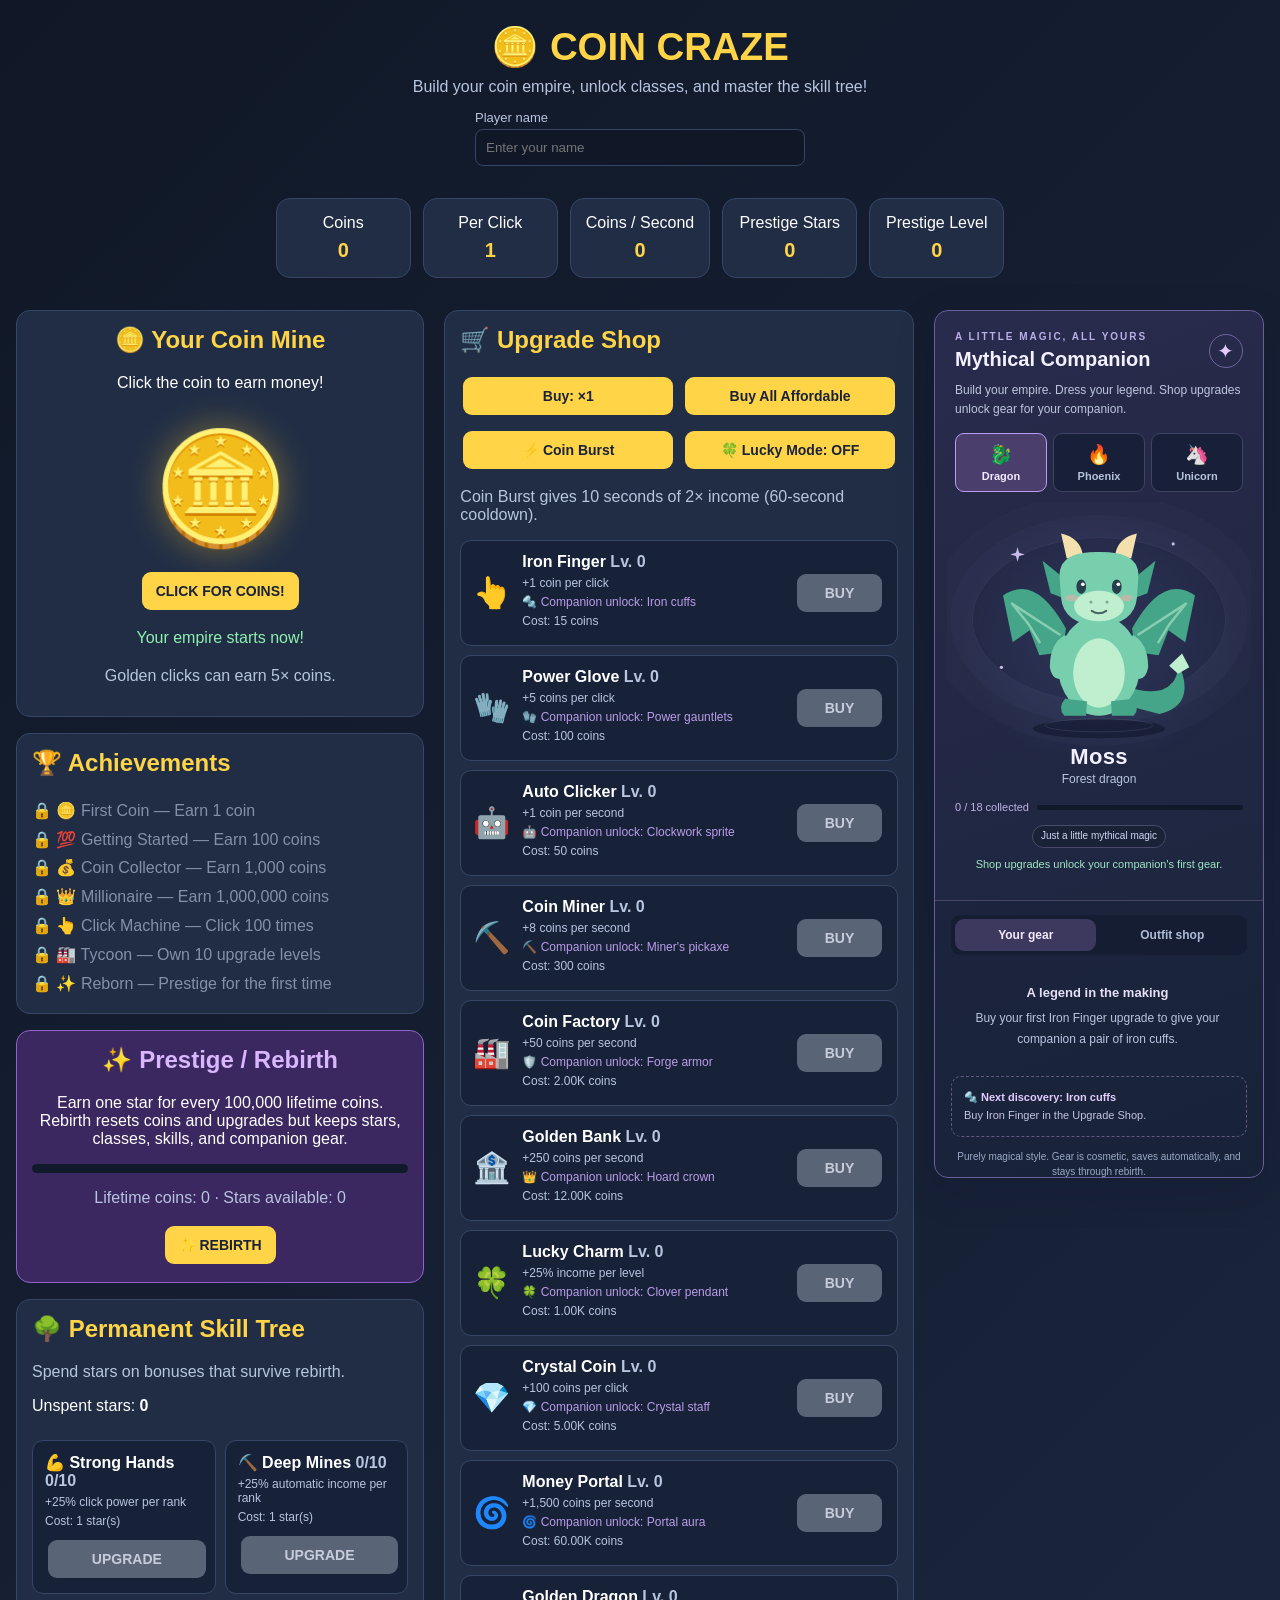
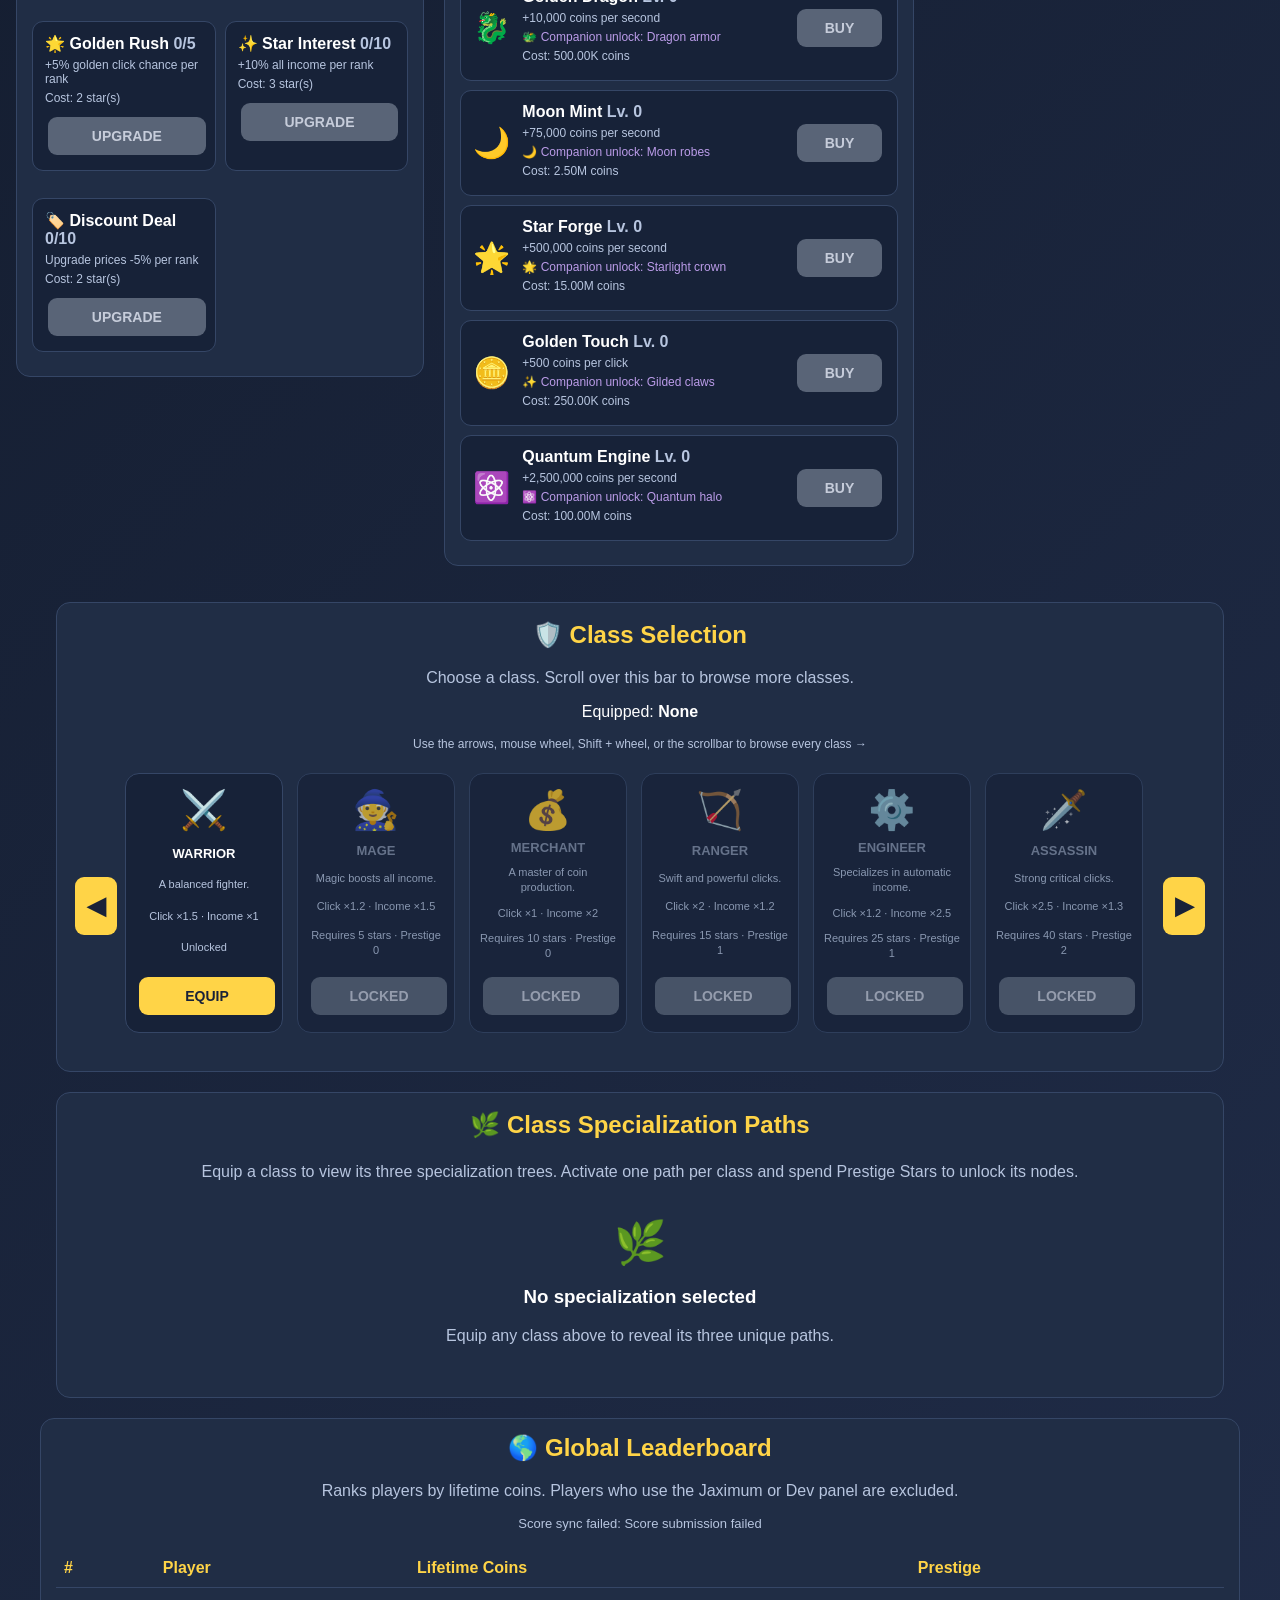
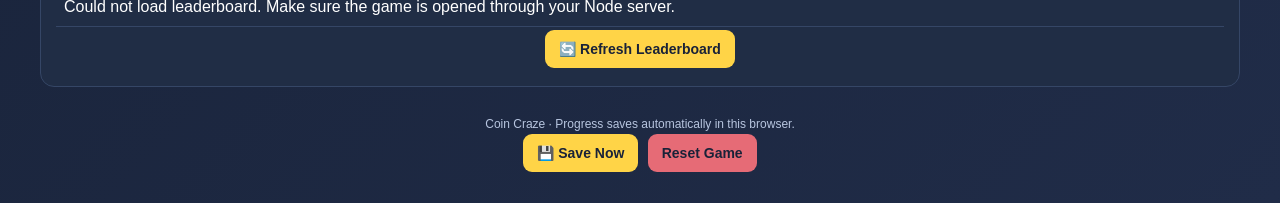
==== commit ffb9bd04: "work in progress" ====
--- a/index.html
+++ b/index.html
@@ -142,6 +142,7 @@
 #leaderboardTable tr.me{background:#ffffff12}
 .leaderboard-wrap{overflow-x:auto}
 </style>
+<link rel="stylesheet" href="companion.css">
 </head>
 <body>
 <header>
@@ -162,7 +163,7 @@
 </div>
 
 <main id="mainGame">
-<section>
+<section class="mine-column">
 <div class="panel center">
 <h2>🪙 Your Coin Mine</h2>
 <p>Click the coin to earn money!</p>
@@ -174,7 +175,7 @@
 <div class="panel"><h2>🏆 Achievements</h2><div id="achievements"></div></div>
 <div class="panel rebirth center">
 <h2>✨ Prestige / Rebirth</h2>
-<p>Earn one star for every 100,000 lifetime coins. Rebirth resets coins and upgrades but keeps stars, classes, and skills.</p>
+<p>Earn one star for every 100,000 lifetime coins. Rebirth resets coins and upgrades but keeps stars, classes, skills, and companion gear.</p>
 <div class="progress-track"><div id="rebirthProgress" class="progress-fill"></div></div>
 <p id="rebirthInfo" class="small"></p>
 <button id="rebirthButton">✨ REBIRTH</button>
@@ -187,7 +188,7 @@
 </div>
 </section>
 
-<section>
+<section class="shop-column">
 <div class="panel">
 <h2>🛒 Upgrade Shop</h2>
 <div class="button-row">
@@ -202,6 +203,34 @@
 <div id="upgrades"></div>
 </div>
 </section>
+<aside id="companionSidebar" class="panel companion-sidebar" aria-labelledby="companionHeading">
+<div class="companion-header"><div><p class="companion-eyebrow">A little magic, all yours</p><h2 id="companionHeading">Mythical Companion</h2></div><span class="companion-badge" aria-hidden="true">✦</span></div>
+<p class="companion-intro">Build your empire. Dress your legend. Shop upgrades unlock gear for your companion.</p>
+<div class="companion-body">
+<div class="companion-profile">
+<div class="creature-choices" role="group" aria-label="Choose your base creature">
+<button type="button" data-creature="dragon" aria-pressed="true"><span aria-hidden="true">🐉</span>Dragon</button>
+<button type="button" data-creature="phoenix" aria-pressed="false"><span aria-hidden="true">🔥</span>Phoenix</button>
+<button type="button" data-creature="unicorn" aria-pressed="false"><span aria-hidden="true">🦄</span>Unicorn</button>
+</div>
+<div id="companionArt" class="companion-stage"></div>
+<h3 id="companionName" class="companion-name">Moss</h3>
+<p id="companionSpecies" class="companion-species">Forest dragon</p>
+<div class="companion-collection"><span id="companionCollection">0 / 18 collected</span><div class="progress-track" aria-hidden="true"><div id="companionProgress" class="progress-fill"></div></div></div>
+<div id="companionEquipment" class="companion-equipment" aria-label="Equipped companion gear"></div>
+<p id="companionStatus" class="companion-status" role="status" aria-live="polite">Your adventure starts with a little dragon.</p>
+</div>
+<div class="companion-wardrobe">
+<div class="companion-tabs" role="tablist" aria-label="Companion wardrobe">
+<button type="button" id="companionGearTab" data-companion-tab="gear" role="tab" aria-selected="true" aria-controls="companionItems">Your gear</button>
+<button type="button" id="companionShopTab" data-companion-tab="shop" role="tab" aria-selected="false" aria-controls="companionItems" tabindex="-1">Outfit shop</button>
+</div>
+<div id="companionItems" class="companion-items" role="tabpanel" aria-labelledby="companionGearTab" tabindex="0"></div>
+<div id="companionNext" class="companion-next"></div>
+<p class="companion-footnote">Purely magical style. Gear is cosmetic, saves automatically, and stays through rebirth.</p>
+</div>
+</div>
+</aside>
 </main>
 
 <div id="alchemyPortal" class="panel center hidden" style="max-width:1200px;margin:20px auto">
@@ -306,6 +335,7 @@
 <button id="resetButton" style="background:#e66b76">Reset Game</button>
 </footer>
 
+<script src="companion.js"></script>
 <script>
 "use strict";
 const $=id=>document.getElementById(id);
@@ -399,7 +429,7 @@
 {id:"builder",text:"🏭 Tycoon — Own 10 upgrade levels",test:s=>totalLevels()>=10},
 {id:"prestige",text:"✨ Reborn — Prestige for the first time",test:s=>s.prestigeCount>=1}
 ];
-function freshState(){return{coins:0,lifetime:0,clicks:0,stars:0,totalStars:0,prestigeCount:0,levels:{},achievements:[],tree:{},playerClass:"",unlockedClasses:[],potions:[],specialPaths:{},activeSpecialPaths:{},dailyClaimDay:"",luckyMode:false,burstUntil:0,burstReadyAt:0}}
+function freshState(){return{companion:freshCompanion(),coins:0,lifetime:0,clicks:0,stars:0,totalStars:0,prestigeCount:0,levels:{},achievements:[],tree:{},playerClass:"",unlockedClasses:[],potions:[],specialPaths:{},activeSpecialPaths:{},dailyClaimDay:"",luckyMode:false,burstUntil:0,burstReadyAt:0}}
 let state=freshState(),buyAmount=1;
 let currentPage="main";
 const potionData=[
@@ -702,6 +732,9 @@
 const saved=localStorage.getItem("coinCrazeAdvancedSave");
 if(saved){state={...freshState(),...JSON.parse(saved)};state.levels=state.levels||{};state.tree=state.tree||{};state.achievements=state.achievements||[];state.unlockedClasses=state.unlockedClasses||[];state.potions=state.potions||[];state.specialPaths=state.specialPaths||{};state.activeSpecialPaths=state.activeSpecialPaths||{}}
 }catch(e){}
+state.companion=normalizeCompanion(state.companion);
+unlockCompanionGear();
+$("companionStatus").textContent=state.companion.owned.length?"Your wardrobe is saved. Ready for another adventure.":"Shop upgrades unlock your companion's first gear.";
 }
 function clickCoin(){
 const chance=Math.min(.75,.05+skillRank("goldRush")*.05+(state.luckyMode?.10:0)+(potionOwned("fortune")?.05:0));
@@ -715,11 +748,13 @@
 let bought=0;amount=Math.min(10000,Math.max(1,Math.floor(amount)));
 for(let i=0;i<amount;i++){const cost=price(item);if(state.coins<cost)break;state.coins-=cost;state.levels[id]=level(id)+1;bought++}
 if(bought)showMessage(`${item.name}: bought ${bought} level(s)!`);
+unlockCompanionGear(true);
 update();saveQuietly();
 }
 function buyAllAffordable(){
 let bought=0;
 for(const item of upgradeData){let guard=0;while(state.coins>=price(item)&&guard<1000){state.coins-=price(item);state.levels[item.id]=level(item.id)+1;bought++;guard++}}
+unlockCompanionGear(true);
 showMessage(bought?`Bought ${bought} upgrade levels!`:"Not enough coins for upgrades.");update();saveQuietly();
 }
 function buySkill(id){
@@ -734,7 +769,7 @@
 function rebirth(){
 const gain=Math.max(0,Math.floor(state.lifetime/100000)-state.totalStars);
 if(gain<=0){showMessage("Earn more lifetime coins to gain a prestige star!");return}
-if(!confirm(`Prestige for ${format(gain)} star(s)? Coins and upgrades reset, but stars, classes and skills remain.`))return;
+if(!confirm(`Prestige for ${format(gain)} star(s)? Coins and upgrades reset, but stars, classes, skills and companion gear remain.`))return;
 state.stars+=gain;state.totalStars+=gain;state.prestigeCount++;state.coins=0;state.levels={};state.achievements=[];
 showMessage(`Prestige complete! +${format(gain)} stars!`);update();saveQuietly();
 }
@@ -750,7 +785,7 @@
 function renderUpgrades(){
 $("upgrades").innerHTML=upgradeData.map(item=>{
 const cost=price(item),lv=level(item.id);
-return`<div class="upgrade"><div class="emoji">${item.emoji}</div><div class="info"><h3>${item.name} <span class="small">Lv. ${format(lv)}</span></h3><p>${item.desc}</p><p>Cost: ${format(cost)} coins</p></div><button data-buy="${item.id}" ${state.coins<cost?"disabled":""}>BUY</button></div>`;
+return`<div class="upgrade"><div class="emoji">${item.emoji}</div><div class="info"><h3>${item.name} <span class="small">Lv. ${format(lv)}</span></h3><p>${item.desc}</p>${companionUpgradeHint(item.id)}<p>Cost: ${format(cost)} coins</p></div><button data-buy="${item.id}" ${state.coins<cost?"disabled":""}>BUY</button></div>`;
 }).join("");
 document.querySelectorAll("[data-buy]").forEach(b=>b.onclick=()=>buyUpgrade(b.dataset.buy));
 }
@@ -818,6 +853,7 @@
 }).join("");
 }
 function update(){
+unlockCompanionGear();
 refreshUnlockedClasses();checkAchievements();
 $("coins").textContent=format(state.coins);
 $("power").textContent=format(clickPower());
@@ -831,7 +867,7 @@
 $("luckyButton").textContent=`🍀 Lucky Mode: ${state.luckyMode?"ON":"OFF"}`;
 $("burstButton").disabled=Date.now()<state.burstReadyAt;
 $("boostInfo").textContent=Date.now()<state.burstUntil?`Coin Burst active for ${Math.ceil((state.burstUntil-Date.now())/1000)} seconds!`:Date.now()<state.burstReadyAt?`Coin Burst cooldown: ${Math.ceil((state.burstReadyAt-Date.now())/1000)}s`:"Coin Burst gives 10 seconds of 2× income (60-second cooldown).";
-renderUpgrades();renderSkills();renderClasses();renderSpecialPaths();renderAchievements();
+renderUpgrades();renderSkills();renderClasses();renderSpecialPaths();renderAchievements();renderCompanion();
 $("alchemyPortal").classList.toggle("hidden",state.playerClass!=="alchemist"||currentPage==="alchemy");
 if(currentPage==="alchemy"&&state.playerClass!=="alchemist")showMainPage();
 if(currentPage==="alchemy")renderAlchemy();
@@ -985,8 +1021,9 @@
 $("adminSave").onclick=saveGame;
 $("resetButton").onclick=()=>{
 if(!confirm("Delete all game progress, including stars and classes?"))return;
-state=freshState();saveQuietly();showMessage("Fresh start!");update();
+state=freshState();companionTab="gear";$("companionGearTab").click();$("companionStatus").textContent="Your adventure starts with a little dragon.";saveQuietly();showMessage("Fresh start!");update();
 };
+initCompanion();
 loadGame();
 refreshAdminOptions();
 syncAdminFields();
--- a/companion.css
+++ b/companion.css
@@ -0,0 +1,68 @@
+/* The companion shares the game's coins and keeps its wardrobe after rebirth. */
+#mainGame{max-width:1500px;grid-template-columns:minmax(260px,1fr) minmax(320px,1.15fr) 330px;align-items:start}
+#mainGame>section{min-width:0}
+.companion-sidebar{position:sticky;top:16px;min-width:0;max-height:calc(100vh - 32px);padding:0;overflow-y:auto;scrollbar-width:thin;scrollbar-color:#696081 #202640;border-color:#68609a;background:linear-gradient(160deg,#292b4c,#19243b);color:#f3f1ff;text-align:left;box-shadow:0 12px 40px #080e2026}
+.companion-header{padding:20px 20px 0;display:flex;align-items:center;justify-content:space-between;gap:10px}
+.companion-eyebrow{margin:0 0 6px;color:#baafe8;font-size:10px;font-weight:bold;letter-spacing:2px;text-transform:uppercase}
+.companion-sidebar h2{color:#f3f1ff!important;font-size:20px;margin:0}
+.companion-badge{display:grid;place-items:center;width:34px;height:34px;border:1px solid #72649e;border-radius:50%;color:#e4caff;font-size:20px}
+.companion-intro{padding:0 20px;margin:10px 0 14px;font-size:12px;line-height:1.6;color:#bdc6df}
+.creature-choices{display:flex;gap:6px;margin:0 20px}
+.creature-choices button{flex:1;min-width:0;margin:0;padding:9px 3px;background:#172038!important;color:#b7c2dd!important;border:1px solid #414363;font-size:11px}
+.creature-choices button[aria-pressed="true"]{background:#4a3e6d!important;border-color:#ba9ef2;color:#f4eaff!important}
+.creature-choices button span{display:block;font-size:19px;margin-bottom:4px}
+.companion-stage{position:relative;isolation:isolate;margin:10px 12px 0;border-radius:14px;background:radial-gradient(ellipse at 50% 56%,#6775b52e 0,transparent 65%);overflow:hidden}
+.companion-stage:before{content:"";position:absolute;z-index:-1;inset:35px 25px 50px;border:1px solid #9998d11c;border-radius:50%;box-shadow:0 0 0 22px #9998d108,0 0 0 44px #9998d106}
+.companion-stage svg{display:block;width:100%;height:auto;max-height:250px;overflow:visible}
+.creature-float{animation:creature-bob 4s ease-in-out infinite;transform-origin:center}
+.creature-spark{animation:creature-twinkle 3s ease-in-out infinite}
+.companion-name{text-align:center;margin:-8px 0 2px;font-size:22px;letter-spacing:.3px}
+.companion-species{text-align:center;margin:0;color:#b8c5df;font-size:12px}
+.companion-collection{margin:15px 20px 0;display:flex;align-items:center;gap:8px;color:#bfb1e5;font-size:11px}
+.companion-collection .progress-track{flex:1;margin:0;height:5px;background:#10182a}
+.companion-collection .progress-fill{background:linear-gradient(90deg,#8de0bc,#c5a1ff);transition:width .3s}
+.companion-equipment{display:flex;flex-wrap:wrap;gap:5px;justify-content:center;padding:12px 20px 0;min-height:35px}
+.companion-equipment span{border:1px solid #4a4a69;border-radius:20px;padding:4px 8px;color:#d2d8ee;font-size:10px;background:#1a2238}
+.companion-status{color:#9de7c2;min-height:32px;font-size:11px;line-height:1.5;text-align:center;margin:8px 20px 12px}
+.companion-wardrobe{border-top:1px solid #474563;padding:14px 16px 16px;background:#131c302e}
+.companion-tabs{display:flex;gap:5px;padding:4px;background:#141d32;border-radius:9px;margin-bottom:12px}
+.companion-tabs button{flex:1;background:transparent!important;color:#aebbd6!important;margin:0;font-size:12px;padding:9px 4px}
+.companion-tabs button[aria-selected="true"]{background:#3d385d!important;color:#f3eaff!important}
+.companion-items{max-height:250px;overflow-y:auto;scrollbar-width:thin;scrollbar-color:#696081 #172238;padding-right:3px}
+.companion-item{display:flex;gap:9px;align-items:center;padding:10px 0;border-bottom:1px solid #ffffff0d}
+.companion-item:last-child{border-bottom:0}
+.companion-item-icon{display:grid;place-items:center;flex:0 0 32px;height:34px;font-size:22px;border-radius:8px;background:#ffffff08}
+.companion-item-info{flex:1;min-width:0}
+.companion-item h3{font-size:12px;margin:0 0 4px;color:#f0edff}
+.companion-item p{font-size:10px;line-height:1.5;margin:0;color:#b7c4df}
+.companion-item button{margin:0;padding:8px;font-size:10px;min-width:62px;background:#d0b1ff!important;color:#241938!important;flex-shrink:0;border:1px solid transparent}
+.companion-item button:disabled{background:#3f465f!important;color:#aeb9d0!important}
+.companion-item button.is-equipped{background:#254b45!important;color:#b1f1d7!important;border-color:#477d6d}
+.companion-empty{text-align:center;padding:15px 10px;color:#b9c5df;font-size:12px;line-height:1.7}
+.companion-empty strong{display:block;color:#e7e1f7;margin-bottom:4px;font-size:13px}
+.companion-next{margin-top:12px;padding:12px;border:1px dashed #605b7f;border-radius:10px;font-size:11px;line-height:1.6;color:#c6c5df}
+.companion-next strong{color:#e4ccff}
+.companion-footnote{font-size:10px;line-height:1.5;color:#9aaac6;text-align:center;margin:12px 0 0}
+.companion-unlock{color:#bb9ce9!important}
+body.jaximum-theme .companion-unlock{color:#694397!important}
+.companion-sidebar button:focus-visible{outline:3px solid #95e6d0;outline-offset:3px}
+@keyframes creature-bob{0%,100%{transform:translateY(0)}50%{transform:translateY(-5px)}}
+@keyframes creature-twinkle{0%,100%{opacity:.35}50%{opacity:1}}
+@media(min-width:701px) and (max-width:1120px){
+ #mainGame{grid-template-columns:minmax(260px,1fr) minmax(280px,1fr)}
+ .companion-sidebar{grid-column:1/-1;grid-row:1;position:static;max-height:none}
+ .companion-body{display:grid;grid-template-columns:1fr 1fr;align-items:start}
+ .companion-wardrobe{border-top:0;border-left:1px solid #474563;margin-top:15px}
+ .companion-stage svg{max-height:250px}
+ .companion-items{max-height:290px}
+}
+@media(max-width:700px){
+ #mainGame{grid-template-columns:minmax(0,1fr);padding:0 12px;gap:12px}
+ #mainGame>.mine-column{display:contents}
+ .mine-column>.panel:first-child{order:-3}
+ .companion-sidebar{order:-2;position:static;max-height:none;margin-bottom:0}
+ #mainGame>.shop-column{order:-1}
+ .companion-stage svg{max-height:220px}
+ .companion-items{max-height:220px}
+}
+@media(prefers-reduced-motion:reduce){.creature-float,.creature-spark{animation:none}.companion-collection .progress-fill{transition:none}}
